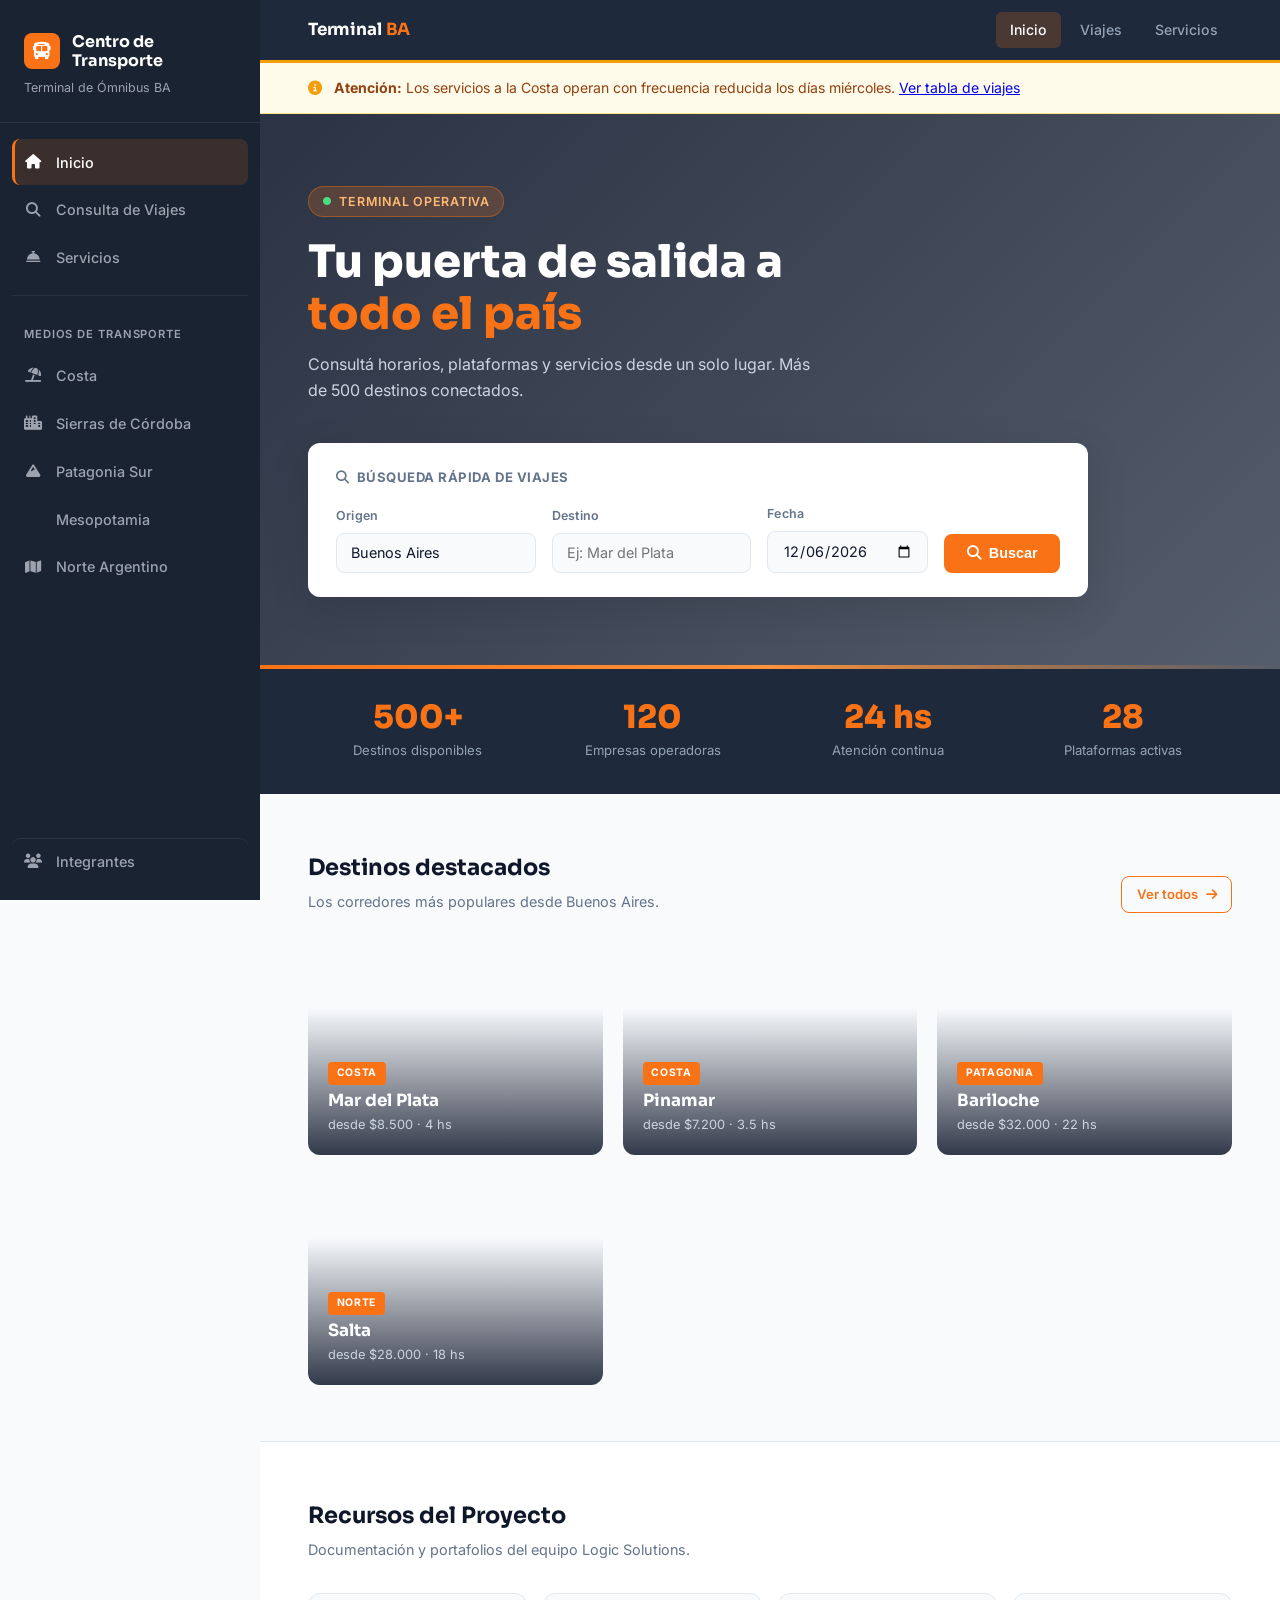
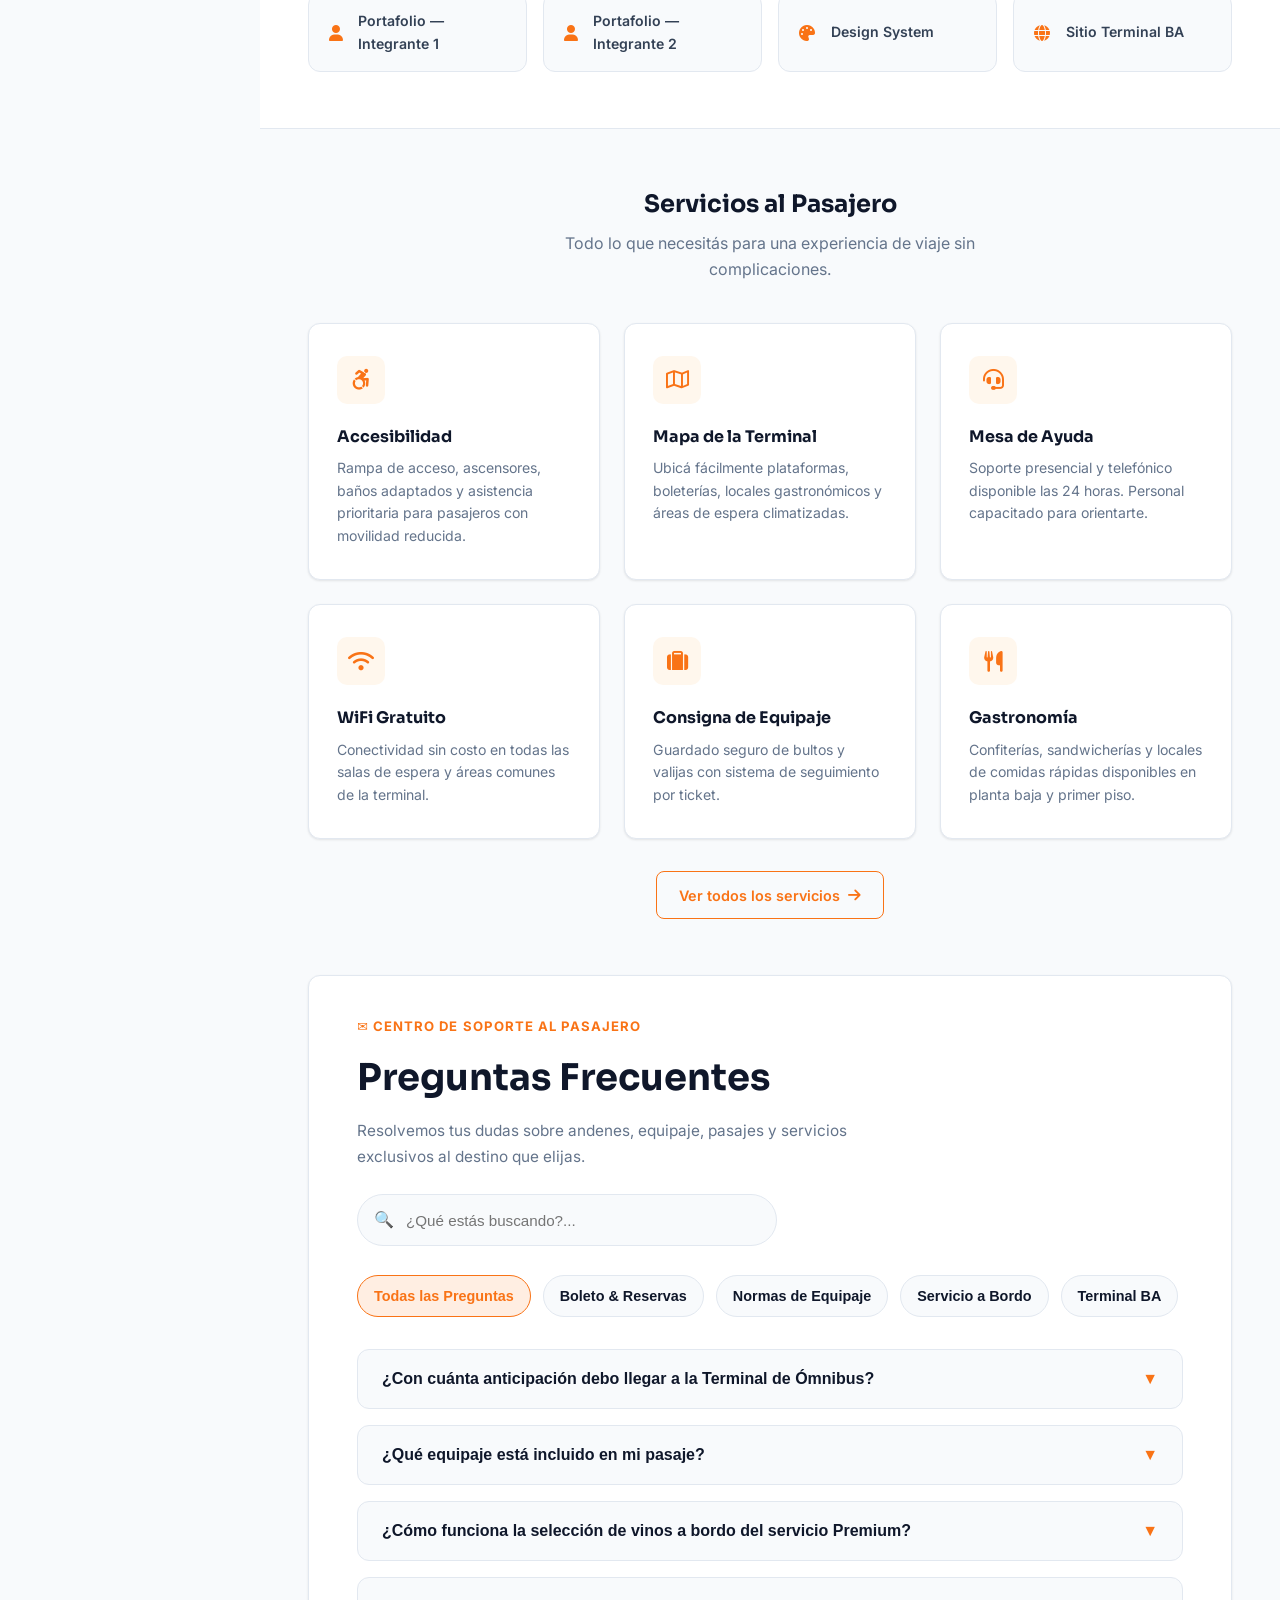
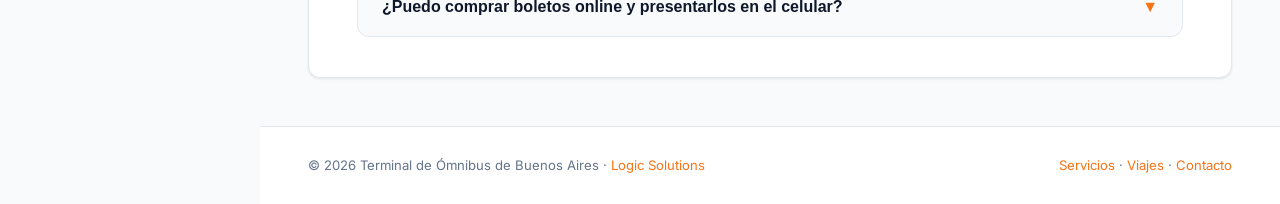
==== index.html @ 13b07f56 "FAQ" ====
<!DOCTYPE html>
<html lang="es">
<head>
    <meta charset="UTF-8">
    <meta name="viewport" content="width=device-width, initial-scale=1.0">
    <title>Inicio | Terminal de Ómnibus BA</title>
    <link rel="stylesheet" href="./styles/styles.css">
    <link rel="stylesheet" href="https://cdnjs.cloudflare.com/ajax/libs/font-awesome/6.4.0/css/all.min.css">
</head>
<body>
<div class="app-container">

    <!-- SIDEBAR -->
    <aside class="sidebar">
        <div class="sidebar-header">
            <div class="sidebar-logo">
                <div class="sidebar-logo-icon"><i class="fa-solid fa-bus"></i></div>
                <h2>Centro de Transporte</h2>
            </div>
            <p>Terminal de Ómnibus BA</p>
        </div>
        <nav class="sidebar-nav">
            <a href="index.html" class="active"><i class="fa-solid fa-house"></i> Inicio</a>
            <a href="viajes.html"><i class="fa-solid fa-magnifying-glass"></i> Consulta de Viajes</a>
            <a href="servicios.html"><i class="fa-solid fa-bell-concierge"></i> Servicios</a>
            <hr>
            <span class="nav-section-label">Medios de Transporte</span>
            <a href="https://trodriguez0123.github.io/Proyecto_final_individual/" target="_blank"><i class="fa-solid fa-umbrella-beach"></i> Costa</a>
            <a href="https://nmilagros.github.io/Proyecto_consultora_cordoba/" target="_blank"><i class="fa-solid fa-city"></i> Sierras de Córdoba</a>
            <a href="./transportes/sur.html"><i class="fa-solid fa-mountain"></i> Patagonia Sur</a>
            <a href="https://agusreyy11.github.io/misionestranss/" target="_blank"><i class="fa-solid fa-island-tropical"></i> Mesopotamia</a>
            <a href="https://facundovogel.github.io/ProyectoTransporteNorte/"><i class="fa-solid fa-map"></i> Norte Argentino</a>
            <a href="integrantes.html" class="sidebar-nav-bottom"><i class="fa-solid fa-users"></i> Integrantes</a>
        </nav>
    </aside>

    <!-- MAIN -->
    <main class="main-content">

        <!-- TOPBAR -->
        <header class="topbar">
            <div class="topbar-brand"><h1>Terminal <span>BA</span></h1></div>
            <nav class="top-nav">
                <a href="index.html" class="active">Inicio</a>
                <a href="viajes.html">Viajes</a>
                <a href="servicios.html">Servicios</a>
            </nav>
        </header>

        <!-- AVISO -->
        <div class="aviso-bar">
            <i class="fa-solid fa-circle-info"></i>
            <span><strong>Atención:</strong> Los servicios a la Costa operan con frecuencia reducida los días miércoles. <a href="viajes.html">Ver tabla de viajes</a></span>
        </div>

        <!-- HERO -->
        <section class="hero-section">
            <div class="hero-overlay">
                <div class="hero-eyebrow"><i class="fa-solid fa-circle" style="font-size:0.5rem; color:#4ade80;"></i> Terminal operativa</div>
                <h2>Tu puerta de salida a<br><em>todo el país</em></h2>
                <p>Consultá horarios, plataformas y servicios desde un solo lugar. Más de 500 destinos conectados.</p>

                <div class="search-box">
                    <div class="search-box-title"><i class="fa-solid fa-magnifying-glass"></i> &nbsp;Búsqueda rápida de viajes</div>
                    <form id="form-busqueda" onsubmit="buscarViaje(event)">
                        <div class="input-group">
                            <label for="origen">Origen</label>
                            <input type="text" id="origen" placeholder="Buenos Aires" value="Buenos Aires">
                        </div>
                        <div class="input-group">
                            <label for="destino">Destino</label>
                            <input type="text" id="destino" placeholder="Ej: Mar del Plata">
                        </div>
                        <div class="input-group">
                            <label for="fecha">Fecha</label>
                            <input type="date" id="fecha">
                        </div>
                        <button type="submit" class="btn btn-primary">
                            <i class="fa-solid fa-search"></i> Buscar
                        </button>
                    </form>
                </div>
            </div>
        </section>

        <!-- STATS -->
        <div class="stats-bar">
            <div class="stat-item"><strong>500+</strong><span>Destinos disponibles</span></div>
            <div class="stat-item"><strong>120</strong><span>Empresas operadoras</span></div>
            <div class="stat-item"><strong>24 hs</strong><span>Atención continua</span></div>
            <div class="stat-item"><strong>28</strong><span>Plataformas activas</span></div>
        </div>

        <!-- DESTINOS DESTACADOS -->
        <section class="section">
            <div class="section-header">
                <div>
                    <h3>Destinos destacados</h3>
                    <p>Los corredores más populares desde Buenos Aires.</p>
                </div>
                <a href="viajes.html" class="btn btn-outline btn-sm">Ver todos <i class="fa-solid fa-arrow-right"></i></a>
            </div>

            <div class="cards-grid">
                <a href="https://trodriguez0123.github.io/Proyecto_final_individual/" target="_blank" class="destino-card" style="background-image: url('https://images.unsplash.com/photo-1507525428034-b723cf961d3e?auto=format&fit=crop&w=600&q=80')">
                    <div class="destino-card-body">
                        <span class="destino-card-badge">Costa</span>
                        <h4>Mar del Plata</h4>
                        <p>desde $8.500 · 4 hs</p>
                    </div>
                </a>
                <a href="https://trodriguez0123.github.io/Proyecto_final_individual/" target="_blank" class="destino-card" style="background-image: url('https://images.unsplash.com/photo-1596895111956-bf1cf0599ce5?auto=format&fit=crop&w=600&q=80')">
                    <div class="destino-card-body">
                        <span class="destino-card-badge">Costa</span>
                        <h4>Pinamar</h4>
                        <p>desde $7.200 · 3.5 hs</p>
                    </div>
                </a>
                <a href="./transportes/sur.html" class="destino-card" style="background-image: url('https://images.unsplash.com/photo-1508193638397-1c4234db14d8?auto=format&fit=crop&w=600&q=80')">
                    <div class="destino-card-body">
                        <span class="destino-card-badge">Patagonia</span>
                        <h4>Bariloche</h4>
                        <p>desde $32.000 · 22 hs</p>
                    </div>
                </a>
                <a href="https://facundovogel.github.io/ProyectoTransporteNorte/" target="_blank" class="destino-card" style="background-image: url('https://images.unsplash.com/photo-1574223025892-7d9d8c0c5b3e?auto=format&fit=crop&w=600&q=80')">
                    <div class="destino-card-body">
                        <span class="destino-card-badge">Norte</span>
                        <h4>Salta</h4>
                        <p>desde $28.000 · 18 hs</p>
                    </div>
                </a>
            </div>
        </section>

        <!-- RECURSOS DEL PROYECTO -->
        <section class="section recursos-section">
            <div class="section-header">
                <div>
                    <h3>Recursos del Proyecto</h3>
                    <p>Documentación y portafolios del equipo Logic Solutions.</p>
                </div>
            </div>
            <div class="recursos-grid">
                <a href="#" class="recurso-link"><i class="fa-solid fa-user"></i> Portafolio — Integrante 1</a>
                <a href="#" class="recurso-link"><i class="fa-solid fa-user"></i> Portafolio — Integrante 2</a>
                <a href="#" class="recurso-link"><i class="fa-solid fa-palette"></i> Design System</a>
                <a href="index.html" class="recurso-link"><i class="fa-solid fa-globe"></i> Sitio Terminal BA</a>
            </div>
        </section>

        <!-- SERVICIOS RÁPIDOS -->
        <section class="section" style="padding-top: 3.5rem;">
            <div class="text-center">
                <h3>Servicios al Pasajero</h3>
                <p>Todo lo que necesitás para una experiencia de viaje sin complicaciones.</p>
            </div>
            <div class="servicios-grid">
                <div class="servicio-card">
                    <div class="icon-circle"><i class="fa-brands fa-accessible-icon"></i></div>
                    <h4>Accesibilidad</h4>
                    <p>Rampa de acceso, ascensores, baños adaptados y asistencia prioritaria para pasajeros con movilidad reducida.</p>
                </div>
                <div class="servicio-card">
                    <div class="icon-circle"><i class="fa-regular fa-map"></i></div>
                    <h4>Mapa de la Terminal</h4>
                    <p>Ubicá fácilmente plataformas, boleterías, locales gastronómicos y áreas de espera climatizadas.</p>
                </div>
                <div class="servicio-card">
                    <div class="icon-circle"><i class="fa-solid fa-headset"></i></div>
                    <h4>Mesa de Ayuda</h4>
                    <p>Soporte presencial y telefónico disponible las 24 horas. Personal capacitado para orientarte.</p>
                </div>
                <div class="servicio-card">
                    <div class="icon-circle"><i class="fa-solid fa-wifi"></i></div>
                    <h4>WiFi Gratuito</h4>
                    <p>Conectividad sin costo en todas las salas de espera y áreas comunes de la terminal.</p>
                </div>
                <div class="servicio-card">
                    <div class="icon-circle"><i class="fa-solid fa-suitcase"></i></div>
                    <h4>Consigna de Equipaje</h4>
                    <p>Guardado seguro de bultos y valijas con sistema de seguimiento por ticket.</p>
                </div>
                <div class="servicio-card">
                    <div class="icon-circle"><i class="fa-solid fa-utensils"></i></div>
                    <h4>Gastronomía</h4>
                    <p>Confiterías, sandwicherías y locales de comidas rápidas disponibles en planta baja y primer piso.</p>
                </div>
            </div>
            <div style="text-align:center; margin-top:2rem;">
                <a href="servicios.html" class="btn btn-outline">Ver todos los servicios <i class="fa-solid fa-arrow-right"></i></a>
            </div>
        </section>

 <!-- SECCIÓN PREGUNTAS FRECUENTES (FAQs) -->
        <section id="faqs" class="faq-block-wrapper">
            <div class="faq-top-flex-row">
                <div>
                    <p class="section-subtitle-corporate">✉ Centro de Soporte al Pasajero</p>
                    <h2 class="section-main-title">Preguntas Frecuentes</h2>
                    <p class="section-main-desc">Resolvemos tus dudas sobre andenes, equipaje, pasajes y servicios exclusivos al destino que elijas.</p>
                </div>
                <div class="search-faq-bar">
                    <span>🔍</span>
                    <input type="text" placeholder="¿Qué estás buscando?..." id="faqSearchInput">
                </div>
            </div>

            <div class="filters-horizontal-scroll" style="margin-bottom: 2rem;">
                <button class="filter-pill-btn active" data-category="all" type="button">Todas las Preguntas</button>
                <button class="filter-pill-btn" data-category="boleto" type="button">Boleto & Reservas</button>
                <button class="filter-pill-btn" data-category="equipaje" type="button">Normas de Equipaje</button>
                <button class="filter-pill-btn" data-category="servicio" type="button">Servicio a Bordo</button>
                <button class="filter-pill-btn" data-category="terminal" type="button">Terminal BA</button>
            </div>

            <div class="accordion-rows-stack">
                <div class="faq-accordion-item" data-category="terminal">
                    <button class="faq-header-trigger" type="button">
                        ¿Con cuánta anticipación debo llegar a la Terminal de Ómnibus?
                        <span class="faq-arrow-icon">▼</span>
                    </button>
                    <div class="faq-body-dropdown">
                        <div>Para servicios premium de BA, debés arribar al menos 45 minutos antes de la partida. Esto garantiza el correcto etiquetado de tu equipaje de bodega y la degustación de bienvenida en los andenes asignados.</div>
                    </div>
                </div>

                <div class="faq-accordion-item" data-category="equipaje">
                    <button class="faq-header-trigger" type="button">
                        ¿Qué equipaje está incluido en mi pasaje?
                        <span class="faq-arrow-icon">▼</span>
                    </button>
                    <div class="faq-body-dropdown">
                        <div>Tu pasaje incluye un bolso de mano en cabina de hasta 5 kg y una pieza grande en bodega de hasta 15 kg. Las cajas de vino compradas en la terminal requieren empaque de protección térmica homologado para su despacho seguro.</div>
                    </div>
                </div>

                <div class="faq-accordion-item" data-category="servicio">
                    <button class="faq-header-trigger" type="button">
                        ¿Cómo funciona la selección de vinos a bordo del servicio Premium?
                        <span class="faq-arrow-icon">▼</span>
                    </button>
                    <div class="faq-body-dropdown">
                        <div>Durante la cena gourmet provista en las unidades Cama Suite, nuestro personal ofrece una carta de selección rotativa con varietales de bodegas destacadas de Mendoza y San Juan sin costo adicional.</div>
                    </div>
                </div>

                <div class="faq-accordion-item" data-category="boleto">
                    <button class="faq-header-trigger" type="button">
                        ¿Puedo comprar boletos online y presentarlos en el celular?
                        <span class="faq-arrow-icon">▼</span>
                    </button>
                    <div class="faq-body-dropdown">
                        <div>¡Totalmente! Terminal BA promueve el boleto ecológico. Podés abordar mostrando el código QR desde tu correo electrónico o billetera digital directamente al chofer junto con tu DNI físico vigente.</div>
                    </div>
                </div>
            </div>
        </section>

        <!-- FOOTER -->
        <footer>
            <span>© 2026 Terminal de Ómnibus de Buenos Aires · <a href="#">Logic Solutions</a></span>
            <span><a href="servicios.html">Servicios</a> · <a href="viajes.html">Viajes</a> · <a href="#">Contacto</a></span>
        </footer>
    </main>
</div>

<script>
    document.getElementById('fecha').valueAsDate = new Date();

    function buscarViaje(e) {
        e.preventDefault();
        const destino = document.getElementById('destino').value.trim();
        const fecha = document.getElementById('fecha').value;
        if (!destino) { alert('Por favor ingresá un destino.'); return; }
        window.location.href = `viajes.html?destino=${encodeURIComponent(destino)}&fecha=${fecha}`;
    }
</script>
</body>
</html>
---- styles/styles.css ----
/* =========================================
   VARIABLES Y RESETEO
   ========================================= */
@import url('https://fonts.googleapis.com/css2?family=Inter:wght@400;500;600;700&family=Sora:wght@700;800&display=swap');

:root {
    --sidebar-bg: #1a2332;
    --sidebar-text: #9ca3af;
    --topbar-bg: #1e293b;
    --orange-brand: #f97316;
    --orange-hover: #ea580c;
    --orange-light: #fff7ed;
    --bg-light: #f8fafc;
    --bg-white: #ffffff;
    --text-dark: #0f172a;
    --text-mid: #334155;
    --text-gray: #64748b;
    --border-color: #e2e8f0;
    --shadow-sm: 0 1px 3px rgba(0,0,0,0.06), 0 1px 2px rgba(0,0,0,0.04);
    --shadow-md: 0 4px 16px rgba(0,0,0,0.08);
    --shadow-lg: 0 10px 40px rgba(0,0,0,0.12);
    --radius: 12px;
    --sidebar-width: 260px;
}

* { margin: 0; padding: 0; box-sizing: border-box; }

body {
    background-color: var(--bg-light);
    color: var(--text-dark);
    font-family: 'Inter', system-ui, sans-serif;
    line-height: 1.6;
}

/* =========================================
   LAYOUT PRINCIPAL
   ========================================= */
.app-container {
    display: flex;
    min-height: 100vh;
}

/* ---- SIDEBAR ---- */
.sidebar {
    width: var(--sidebar-width);
    background-color: var(--sidebar-bg);
    color: white;
    display: flex;
    flex-direction: column;
    position: fixed;
    height: 100vh;
    overflow-y: auto;
    z-index: 100;
}

.sidebar-header {
    padding: 2rem 1.5rem 1.5rem;
    border-bottom: 1px solid rgba(255,255,255,0.07);
}

.sidebar-logo {
    display: flex;
    align-items: center;
    gap: 0.75rem;
    margin-bottom: 0.5rem;
}

.sidebar-logo-icon {
    width: 36px;
    height: 36px;
    background: var(--orange-brand);
    border-radius: 8px;
    display: flex;
    align-items: center;
    justify-content: center;
    font-size: 1.1rem;
    flex-shrink: 0;
}

.sidebar-header h2 {
    font-family: 'Sora', sans-serif;
    font-size: 1rem;
    font-weight: 700;
    line-height: 1.2;
}

.sidebar-header p {
    color: var(--sidebar-text);
    font-size: 0.78rem;
    margin-top: 0.25rem;
}

.sidebar-nav {
    display: flex;
    flex-direction: column;
    flex-grow: 1;
    padding: 1rem 0.75rem;
    gap: 0.15rem;
}

.nav-section-label {
    color: var(--sidebar-text);
    font-size: 0.7rem;
    font-weight: 600;
    letter-spacing: 0.08em;
    text-transform: uppercase;
    padding: 1rem 0.75rem 0.4rem;
}

.sidebar-nav hr {
    border: 0;
    border-top: 1px solid rgba(255,255,255,0.07);
    margin: 0.75rem 0;
}

.sidebar-nav a {
    color: var(--sidebar-text);
    text-decoration: none;
    padding: 0.7rem 0.75rem;
    border-radius: 8px;
    display: flex;
    align-items: center;
    gap: 0.85rem;
    font-size: 0.9rem;
    font-weight: 500;
    transition: background 0.2s, color 0.2s;
    position: relative;
}

.sidebar-nav a i { width: 18px; text-align: center; font-size: 0.9rem; }

.sidebar-nav a:hover {
    background-color: rgba(255,255,255,0.06);
    color: white;
}

.sidebar-nav a.active {
    background-color: rgba(249,115,22,0.15);
    color: white;
    border-left: 3px solid var(--orange-brand);
    padding-left: calc(0.75rem - 3px);
}

.sidebar-nav-bottom {
    margin-top: auto;
    border-top: 1px solid rgba(255,255,255,0.07);
    padding-top: 1rem;
    margin-bottom: 0;
}

/* ---- MAIN CONTENT ---- */
.main-content {
    flex-grow: 1;
    margin-left: var(--sidebar-width);
    display: flex;
    flex-direction: column;
    min-height: 100vh;
}

/* ---- TOPBAR ---- */
.topbar {
    background-color: var(--topbar-bg);
    color: white;
    padding: 0 3rem;
    height: 60px;
    display: flex;
    justify-content: space-between;
    align-items: center;
    position: sticky;
    top: 0;
    z-index: 90;
}

.topbar-brand h1 {
    font-family: 'Sora', sans-serif;
    font-size: 1.05rem;
    font-weight: 700;
    letter-spacing: -0.01em;
}

.topbar-brand span {
    color: var(--orange-brand);
}

.top-nav {
    display: flex;
    gap: 0.25rem;
}

.top-nav a {
    color: #94a3b8;
    text-decoration: none;
    font-size: 0.88rem;
    font-weight: 500;
    padding: 0.4rem 0.9rem;
    border-radius: 6px;
    transition: color 0.2s, background 0.2s;
}

.top-nav a:hover { color: white; background: rgba(255,255,255,0.06); }

.top-nav a.active {
    color: white;
    background: rgba(249,115,22,0.2);
}

/* ---- BOTONES ---- */
.btn {
    display: inline-flex;
    align-items: center;
    gap: 0.5rem;
    padding: 0.7rem 1.4rem;
    border-radius: 8px;
    font-size: 0.9rem;
    font-weight: 600;
    cursor: pointer;
    border: none;
    transition: all 0.2s;
    text-decoration: none;
    white-space: nowrap;
}

.btn-primary { background-color: var(--orange-brand); color: white; }
.btn-primary:hover { background-color: var(--orange-hover); transform: translateY(-1px); }

.btn-outline {
    border: 1.5px solid var(--orange-brand);
    color: var(--orange-brand);
    background: transparent;
}
.btn-outline:hover { background: var(--orange-light); }

.btn-ghost { background: rgba(255,255,255,0.12); color: white; }
.btn-ghost:hover { background: rgba(255,255,255,0.2); }

.btn-sm { padding: 0.45rem 0.9rem; font-size: 0.82rem; }

/* =========================================
   HERO SECTION
   ========================================= */
.hero-section {
    background: linear-gradient(135deg, rgba(15,23,42,0.88) 0%, rgba(30,41,59,0.75) 100%),
                url('https://images.unsplash.com/photo-1544620347-c4fd4a3d5957?auto=format&fit=crop&w=1400&q=80') center/cover no-repeat;
    padding: 4.5rem 3rem;
    color: white;
    position: relative;
    overflow: hidden;
}

.hero-section::after {
    content: '';
    position: absolute;
    bottom: 0; left: 0; right: 0;
    height: 4px;
    background: linear-gradient(90deg, var(--orange-brand), #fb923c, transparent);
}

.hero-eyebrow {
    display: inline-flex;
    align-items: center;
    gap: 0.5rem;
    background: rgba(249,115,22,0.2);
    border: 1px solid rgba(249,115,22,0.4);
    color: #fdba74;
    font-size: 0.78rem;
    font-weight: 600;
    letter-spacing: 0.06em;
    text-transform: uppercase;
    padding: 0.3rem 0.85rem;
    border-radius: 20px;
    margin-bottom: 1.25rem;
}

.hero-overlay h2 {
    font-family: 'Sora', sans-serif;
    font-size: clamp(1.8rem, 3.5vw, 2.8rem);
    font-weight: 800;
    line-height: 1.15;
    margin-bottom: 0.75rem;
    max-width: 600px;
}

.hero-overlay h2 em {
    font-style: normal;
    color: var(--orange-brand);
}

.hero-overlay > p {
    color: #cbd5e1;
    max-width: 520px;
    margin-bottom: 2.5rem;
    font-size: 1rem;
}

/* BUSCADOR */
.search-box {
    background: white;
    padding: 1.5rem 1.75rem;
    border-radius: var(--radius);
    box-shadow: var(--shadow-lg);
    color: var(--text-dark);
    max-width: 780px;
}

.search-box-title {
    font-size: 0.82rem;
    font-weight: 700;
    color: var(--text-gray);
    letter-spacing: 0.04em;
    text-transform: uppercase;
    margin-bottom: 1rem;
}

#form-busqueda {
    display: grid;
    grid-template-columns: 1fr 1fr auto auto;
    gap: 1rem;
    align-items: flex-end;
}

.input-group {
    display: flex;
    flex-direction: column;
    gap: 0.4rem;
}

.input-group label {
    font-size: 0.78rem;
    font-weight: 600;
    color: var(--text-gray);
    letter-spacing: 0.02em;
}

.input-group input, .input-group select {
    padding: 0.65rem 0.9rem;
    border: 1.5px solid var(--border-color);
    border-radius: 8px;
    font-size: 0.9rem;
    font-family: 'Inter', sans-serif;
    color: var(--text-dark);
    background: var(--bg-light);
    transition: border-color 0.2s, box-shadow 0.2s;
    width: 100%;
}

.input-group input:focus, .input-group select:focus {
    outline: none;
    border-color: var(--orange-brand);
    box-shadow: 0 0 0 3px rgba(249,115,22,0.12);
    background: white;
}

/* =========================================
   SECCIONES COMUNES
   ========================================= */
.section {
    padding: 3.5rem 3rem;
}

.section-sm { padding: 2rem 3rem; }

.section-header {
    display: flex;
    justify-content: space-between;
    align-items: flex-end;
    margin-bottom: 2rem;
}

.section-header h3 {
    font-family: 'Sora', sans-serif;
    font-size: 1.4rem;
    font-weight: 700;
    color: var(--text-dark);
    margin-bottom: 0.25rem;
}

.section-header p { color: var(--text-gray); font-size: 0.9rem; }

.text-center {
    text-align: center;
    margin-bottom: 2.5rem;
}

.text-center h3 {
    font-family: 'Sora', sans-serif;
    font-size: 1.5rem;
    font-weight: 700;
    margin-bottom: 0.5rem;
}

.text-center p { color: var(--text-gray); max-width: 500px; margin: 0 auto; }

/* =========================================
   CARDS DE DESTINOS / RUTAS
   ========================================= */
.cards-grid {
    display: grid;
    grid-template-columns: repeat(auto-fit, minmax(220px, 1fr));
    gap: 1.25rem;
}

.destino-card {
    height: 210px;
    border-radius: var(--radius);
    background-size: cover;
    background-position: center;
    position: relative;
    text-decoration: none;
    color: white;
    overflow: hidden;
    display: flex;
    align-items: flex-end;
    transition: transform 0.25s, box-shadow 0.25s;
}

.destino-card:hover {
    transform: translateY(-4px);
    box-shadow: var(--shadow-lg);
}

.destino-card::before {
    content: '';
    position: absolute;
    inset: 0;
    background: linear-gradient(transparent 30%, rgba(15,23,42,0.85) 100%);
}

.destino-card-body {
    position: relative;
    z-index: 1;
    padding: 1.25rem;
    width: 100%;
}

.destino-card-badge {
    display: inline-block;
    background: var(--orange-brand);
    color: white;
    font-size: 0.65rem;
    font-weight: 700;
    letter-spacing: 0.06em;
    text-transform: uppercase;
    padding: 0.2rem 0.55rem;
    border-radius: 4px;
    margin-bottom: 0.4rem;
}

.destino-card-body h4 {
    font-family: 'Sora', sans-serif;
    font-size: 1.05rem;
    font-weight: 700;
    line-height: 1.2;
    margin-bottom: 0.2rem;
}

.destino-card-body p {
    font-size: 0.8rem;
    color: #cbd5e1;
}

/* =========================================
   RECURSOS DEL PROYECTO
   ========================================= */
.recursos-section {
    background: var(--bg-white);
    border-top: 1px solid var(--border-color);
    border-bottom: 1px solid var(--border-color);
}

.recursos-grid {
    display: grid;
    grid-template-columns: repeat(auto-fit, minmax(200px, 1fr));
    gap: 1rem;
}

.recurso-link {
    display: flex;
    align-items: center;
    gap: 0.75rem;
    padding: 1rem 1.25rem;
    background: var(--bg-light);
    border: 1.5px solid var(--border-color);
    border-radius: var(--radius);
    text-decoration: none;
    color: var(--text-mid);
    font-size: 0.88rem;
    font-weight: 600;
    transition: all 0.2s;
}

.recurso-link:hover {
    border-color: var(--orange-brand);
    color: var(--orange-brand);
    background: var(--orange-light);
}

.recurso-link i { font-size: 1rem; color: var(--orange-brand); width: 20px; }

/* =========================================
   SERVICIOS
   ========================================= */
.servicios-grid {
    display: grid;
    grid-template-columns: repeat(3, 1fr);
    gap: 1.5rem;
}

.servicio-card {
    background: var(--bg-white);
    padding: 2rem 1.75rem;
    border-radius: var(--radius);
    border: 1px solid var(--border-color);
    box-shadow: var(--shadow-sm);
    transition: box-shadow 0.2s, transform 0.2s;
}

.servicio-card:hover {
    box-shadow: var(--shadow-md);
    transform: translateY(-2px);
}

.icon-circle {
    width: 48px;
    height: 48px;
    background: var(--orange-light);
    border-radius: 10px;
    display: flex;
    align-items: center;
    justify-content: center;
    font-size: 1.3rem;
    color: var(--orange-brand);
    margin-bottom: 1.25rem;
}

.servicio-card h4 {
    font-family: 'Sora', sans-serif;
    font-size: 1rem;
    font-weight: 700;
    margin-bottom: 0.5rem;
}

.servicio-card p {
    font-size: 0.88rem;
    color: var(--text-gray);
    line-height: 1.6;
}

/* =========================================
   STATS / NÚMEROS
   ========================================= */
.stats-bar {
    background: var(--topbar-bg);
    color: white;
    padding: 2rem 3rem;
    display: grid;
    grid-template-columns: repeat(4, 1fr);
    gap: 1rem;
    text-align: center;
}

.stat-item strong {
    display: block;
    font-family: 'Sora', sans-serif;
    font-size: 2rem;
    font-weight: 800;
    color: var(--orange-brand);
    line-height: 1;
    margin-bottom: 0.25rem;
}

.stat-item span { font-size: 0.82rem; color: #94a3b8; }

/* =========================================
   TABLA DE VIAJES
   ========================================= */
.tabla-wrapper {
    background: var(--bg-white);
    border-radius: var(--radius);
    border: 1px solid var(--border-color);
    overflow: hidden;
    box-shadow: var(--shadow-sm);
}

table {
    width: 100%;
    border-collapse: collapse;
}

thead {
    background: var(--topbar-bg);
    color: white;
}

thead th {
    padding: 0.9rem 1.25rem;
    text-align: left;
    font-size: 0.78rem;
    font-weight: 600;
    letter-spacing: 0.04em;
    text-transform: uppercase;
}

tbody tr {
    border-bottom: 1px solid var(--border-color);
    transition: background 0.15s;
}

tbody tr:last-child { border-bottom: none; }
tbody tr:hover { background: var(--bg-light); }

tbody td {
    padding: 1rem 1.25rem;
    font-size: 0.9rem;
    color: var(--text-mid);
    vertical-align: middle;
}

.badge-estado {
    display: inline-flex;
    align-items: center;
    gap: 0.35rem;
    padding: 0.25rem 0.65rem;
    border-radius: 20px;
    font-size: 0.75rem;
    font-weight: 600;
}

.badge-puntual { background: #dcfce7; color: #15803d; }
.badge-demorado { background: #fef9c3; color: #a16207; }
.badge-cancelado { background: #fee2e2; color: #b91c1c; }

.hora-salida { font-weight: 700; color: var(--text-dark); font-size: 1rem; }
.plataforma-num {
    display: inline-flex;
    align-items: center;
    justify-content: center;
    width: 28px; height: 28px;
    background: var(--orange-brand);
    color: white;
    border-radius: 6px;
    font-size: 0.8rem;
    font-weight: 700;
}

/* =========================================
   FILTROS DE BÚSQUEDA (viajes.html)
   ========================================= */
.filtros-bar {
    background: var(--bg-white);
    border-bottom: 1px solid var(--border-color);
    padding: 1.25rem 3rem;
    display: flex;
    gap: 1rem;
    align-items: flex-end;
    flex-wrap: wrap;
}

.filtros-bar .input-group { min-width: 150px; }

/* =========================================
   SERVICIOS DETALLADOS (servicios.html)
   ========================================= */
.servicio-detalle {
    display: grid;
    grid-template-columns: 1fr 1fr;
    gap: 1.5rem;
    margin-bottom: 3rem;
}

.servicio-detalle-card {
    background: var(--bg-white);
    border-radius: var(--radius);
    border: 1px solid var(--border-color);
    overflow: hidden;
}

.servicio-detalle-header {
    background: var(--topbar-bg);
    color: white;
    padding: 1.25rem 1.75rem;
    display: flex;
    align-items: center;
    gap: 1rem;
}

.servicio-detalle-header i {
    font-size: 1.3rem;
    color: var(--orange-brand);
}

.servicio-detalle-header h4 {
    font-family: 'Sora', sans-serif;
    font-size: 1rem;
    font-weight: 700;
}

.servicio-detalle-body { padding: 1.5rem 1.75rem; }

.servicio-lista {
    list-style: none;
    display: flex;
    flex-direction: column;
    gap: 0.75rem;
}

.servicio-lista li {
    display: flex;
    align-items: flex-start;
    gap: 0.75rem;
    font-size: 0.9rem;
    color: var(--text-mid);
}

.servicio-lista li::before {
    content: '';
    width: 6px; height: 6px;
    background: var(--orange-brand);
    border-radius: 50%;
    margin-top: 0.45rem;
    flex-shrink: 0;
}

.horario-grid {
    display: grid;
    grid-template-columns: 1fr 1fr;
    gap: 0.5rem;
}

.horario-item {
    display: flex;
    justify-content: space-between;
    align-items: center;
    padding: 0.6rem 0.9rem;
    background: var(--bg-light);
    border-radius: 8px;
    font-size: 0.85rem;
}

.horario-item span:first-child { color: var(--text-gray); font-weight: 500; }
.horario-item span:last-child { font-weight: 700; color: var(--text-dark); }

/* Mapa placeholder */
.mapa-placeholder {
    background: linear-gradient(135deg, #f1f5f9, #e2e8f0);
    border-radius: var(--radius);
    height: 280px;
    display: flex;
    flex-direction: column;
    align-items: center;
    justify-content: center;
    gap: 0.75rem;
    color: var(--text-gray);
    border: 1px solid var(--border-color);
    position: relative;
    overflow: hidden;
}

.mapa-placeholder i { font-size: 2.5rem; color: var(--orange-brand); }
.mapa-placeholder p { font-size: 0.9rem; font-weight: 500; }

/* Plataformas grid */
.plataformas-grid {
    display: grid;
    grid-template-columns: repeat(auto-fill, minmax(160px, 1fr));
    gap: 1rem;
}

.plataforma-card {
    background: var(--bg-white);
    border: 1.5px solid var(--border-color);
    border-radius: var(--radius);
    padding: 1.25rem;
    text-align: center;
    transition: border-color 0.2s;
}

.plataforma-card:hover { border-color: var(--orange-brand); }

.plataforma-numero {
    display: inline-flex;
    align-items: center;
    justify-content: center;
    width: 44px; height: 44px;
    background: var(--orange-brand);
    color: white;
    border-radius: 10px;
    font-family: 'Sora', sans-serif;
    font-size: 1.2rem;
    font-weight: 800;
    margin-bottom: 0.75rem;
}

.plataforma-card h5 { font-size: 0.88rem; font-weight: 700; margin-bottom: 0.25rem; }
.plataforma-card p { font-size: 0.78rem; color: var(--text-gray); }

/* =========================================
   ALERT / AVISO
   ========================================= */
.aviso-bar {
    background: #fffbeb;
    border-top: 3px solid #f59e0b;
    border-bottom: 1px solid #fde68a;
    padding: 0.85rem 3rem;
    display: flex;
    align-items: center;
    gap: 0.75rem;
    font-size: 0.88rem;
    color: #92400e;
}

.aviso-bar i { color: #f59e0b; }

/* =========================================
   EMPTY STATE
   ========================================= */
.empty-state {
    text-align: center;
    padding: 4rem 2rem;
    color: var(--text-gray);
}

.empty-state i { font-size: 2.5rem; margin-bottom: 1rem; color: #cbd5e1; }
.empty-state h4 { font-size: 1.1rem; font-weight: 600; margin-bottom: 0.5rem; color: var(--text-mid); }
.empty-state p { font-size: 0.9rem; }

/* =========================================
   FOOTER
   ========================================= */
footer {
    margin-top: auto;
    padding: 1.75rem 3rem;
    border-top: 1px solid var(--border-color);
    display: flex;
    justify-content: space-between;
    align-items: center;
    font-size: 0.82rem;
    color: var(--text-gray);
    background: var(--bg-white);
}

footer a { color: var(--orange-brand); text-decoration: none; }

/* =========================================
   CARRUSEL DE MAPAS
   ========================================= */
.mapa-carrusel {
    background: var(--bg-white);
    border: 1px solid var(--border-color);
    border-radius: 0.5rem;
    overflow: hidden;
    margin-bottom: 2rem;
}

.mapa-carrusel-container {
    position: relative;
    width: 100%;
    aspect-ratio: 16 / 9;
    background: var(--bg-light);
}

.mapa-imagen {
    position: absolute;
    width: 100%;
    height: 100%;
    opacity: 0;
    transition: opacity 0.3s ease-in-out;
}

.mapa-imagen.active {
    opacity: 1;
}

.mapa-imagen img {
    width: 100%;
    height: 100%;
    object-fit: cover;
}

.mapa-label {
    position: absolute;
    bottom: 1rem;
    left: 1rem;
    background: rgba(0,0,0,0.7);
    color: white;
    padding: 0.5rem 1rem;
    border-radius: 0.25rem;
    font-size: 0.9rem;
    font-weight: 600;
}

.mapa-controles {
    display: flex;
    align-items: center;
    justify-content: center;
    gap: 2rem;
    padding: 1.5rem;
    background: var(--bg-light);
}

.mapa-btn {
    background: var(--orange-brand);
    border: none;
    color: white;
    width: 2.5rem;
    height: 2.5rem;
    border-radius: 50%;
    cursor: pointer;
    display: flex;
    align-items: center;
    justify-content: center;
    font-size: 1rem;
    transition: background 0.2s, transform 0.2s;
}

.mapa-btn:hover {
    background: var(--orange-brand-dark);
    transform: scale(1.05);
}

.mapa-indicadores {
    display: flex;
    gap: 0.75rem;
}

.mapa-dot {
    width: 0.75rem;
    height: 0.75rem;
    border-radius: 50%;
    background: var(--border-color);
    cursor: pointer;
    transition: background 0.2s, transform 0.2s;
}

.mapa-dot.active {
    background: var(--orange-brand);
    transform: scale(1.2);
}

.mapa-dot:hover {
    background: var(--orange-brand);
}

/* =========================================
   FAQ / PREGUNTAS FRECUENTES
   ========================================= */
.faq-block-wrapper {
    background: var(--bg-white);
    border: 1px solid var(--border-color);
    border-radius: var(--radius);
    padding: 2.5rem 3rem;
    margin: 0 3rem 3rem;
    box-shadow: var(--shadow-sm);
}

.faq-top-flex-row {
    display: flex;
    justify-content: space-between;
    align-items: flex-end;
    gap: 1.5rem;
    flex-wrap: wrap;
    margin-bottom: 1.8rem;
}

.section-subtitle-corporate {
    font-size: 0.82rem;
    font-weight: 700;
    color: var(--orange-brand);
    letter-spacing: 0.08em;
    text-transform: uppercase;
    margin-bottom: 0.75rem;
}

.section-main-title {
    font-family: 'Sora', sans-serif;
    font-size: clamp(1.8rem, 2.9vw, 2.3rem);
    margin-bottom: 0.65rem;
}

.section-main-desc {
    color: var(--text-gray);
    font-size: 0.96rem;
    max-width: 560px;
    line-height: 1.7;
}

.search-faq-bar {
    display: flex;
    align-items: center;
    gap: 0.75rem;
    border: 1px solid var(--border-color);
    border-radius: 999px;
    background: var(--bg-light);
    padding: 0.75rem 1rem;
    min-width: 280px;
    width: 100%;
    max-width: 420px;
}

.search-faq-bar span {
    font-size: 1rem;
}

.search-faq-bar input {
    width: 100%;
    border: none;
    background: transparent;
    outline: none;
    font-size: 0.95rem;
    color: var(--text-dark);
}

.filters-horizontal-scroll {
    display: flex;
    flex-wrap: wrap;
    gap: 0.75rem;
}

.filter-pill-btn {
    border: 1px solid var(--border-color);
    background: var(--bg-light);
    color: var(--text-dark);
    border-radius: 999px;
    padding: 0.75rem 1rem;
    font-size: 0.9rem;
    font-weight: 600;
    cursor: pointer;
    transition: all 0.2s;
}

.filter-pill-btn.active {
    color: var(--orange-brand);
    border-color: var(--orange-brand);
    background: rgba(249,115,22,0.12);
}

.filter-pill-btn:hover {
    background: rgba(249,115,22,0.1);
}

.accordion-rows-stack {
    display: grid;
    gap: 1rem;
}

.faq-accordion-item {
    background: var(--bg-light);
    border-radius: var(--radius);
    border: 1px solid var(--border-color);
    overflow: hidden;
}

.faq-header-trigger {
    width: 100%;
    padding: 1.25rem 1.5rem;
    background: transparent;
    border: none;
    text-align: left;
    font-size: 1rem;
    font-weight: 700;
    color: var(--text-dark);
    display: flex;
    justify-content: space-between;
    align-items: center;
    gap: 1rem;
    cursor: pointer;
}

.faq-arrow-icon {
    transition: transform 0.2s ease;
    color: var(--orange-brand);
}

.faq-accordion-item.open .faq-arrow-icon {
    transform: rotate(180deg);
}

.faq-body-dropdown {
    max-height: 0;
    overflow: hidden;
    transition: max-height 0.25s ease, padding 0.25s ease;
    padding: 0 1.5rem;
}

.faq-body-dropdown div {
    padding: 0 0 1.25rem;
    color: var(--text-gray);
    line-height: 1.75;
}

.faq-accordion-item.open .faq-body-dropdown {
    max-height: 320px;
    padding: 0 1.5rem 1rem;
}

/* =========================================
   RESPONSIVE
   ========================================= */
@media (max-width: 900px) {
    .sidebar { display: none; }
    .main-content { margin-left: 0; }
    .topbar { padding: 0 1.5rem; }
    .section, .servicios-grid, #form-busqueda { padding: 2rem 1.5rem; }
    .servicios-grid { grid-template-columns: 1fr; }
    .stats-bar { grid-template-columns: repeat(2, 1fr); }
    #form-busqueda { grid-template-columns: 1fr; }
    .hero-section { padding: 2.5rem 1.5rem; }
    .filtros-bar { padding: 1rem 1.5rem; }
    .servicio-detalle { grid-template-columns: 1fr; }
    .faq-block-wrapper { margin: 0 1.5rem 2rem; padding: 2rem 1.5rem; }
    .faq-top-flex-row { flex-direction: column; align-items: flex-start; }
    .search-faq-bar { max-width: 100%; }
    .filters-horizontal-scroll { gap: 0.5rem; }
}

@media (max-width: 600px) {
    .filters-horizontal-scroll { gap: 0.5rem; }
    .faq-header-trigger { font-size: 0.95rem; }
    .faq-block-wrapper { margin: 0 1rem 1.5rem; padding: 1.5rem 1rem; }
}
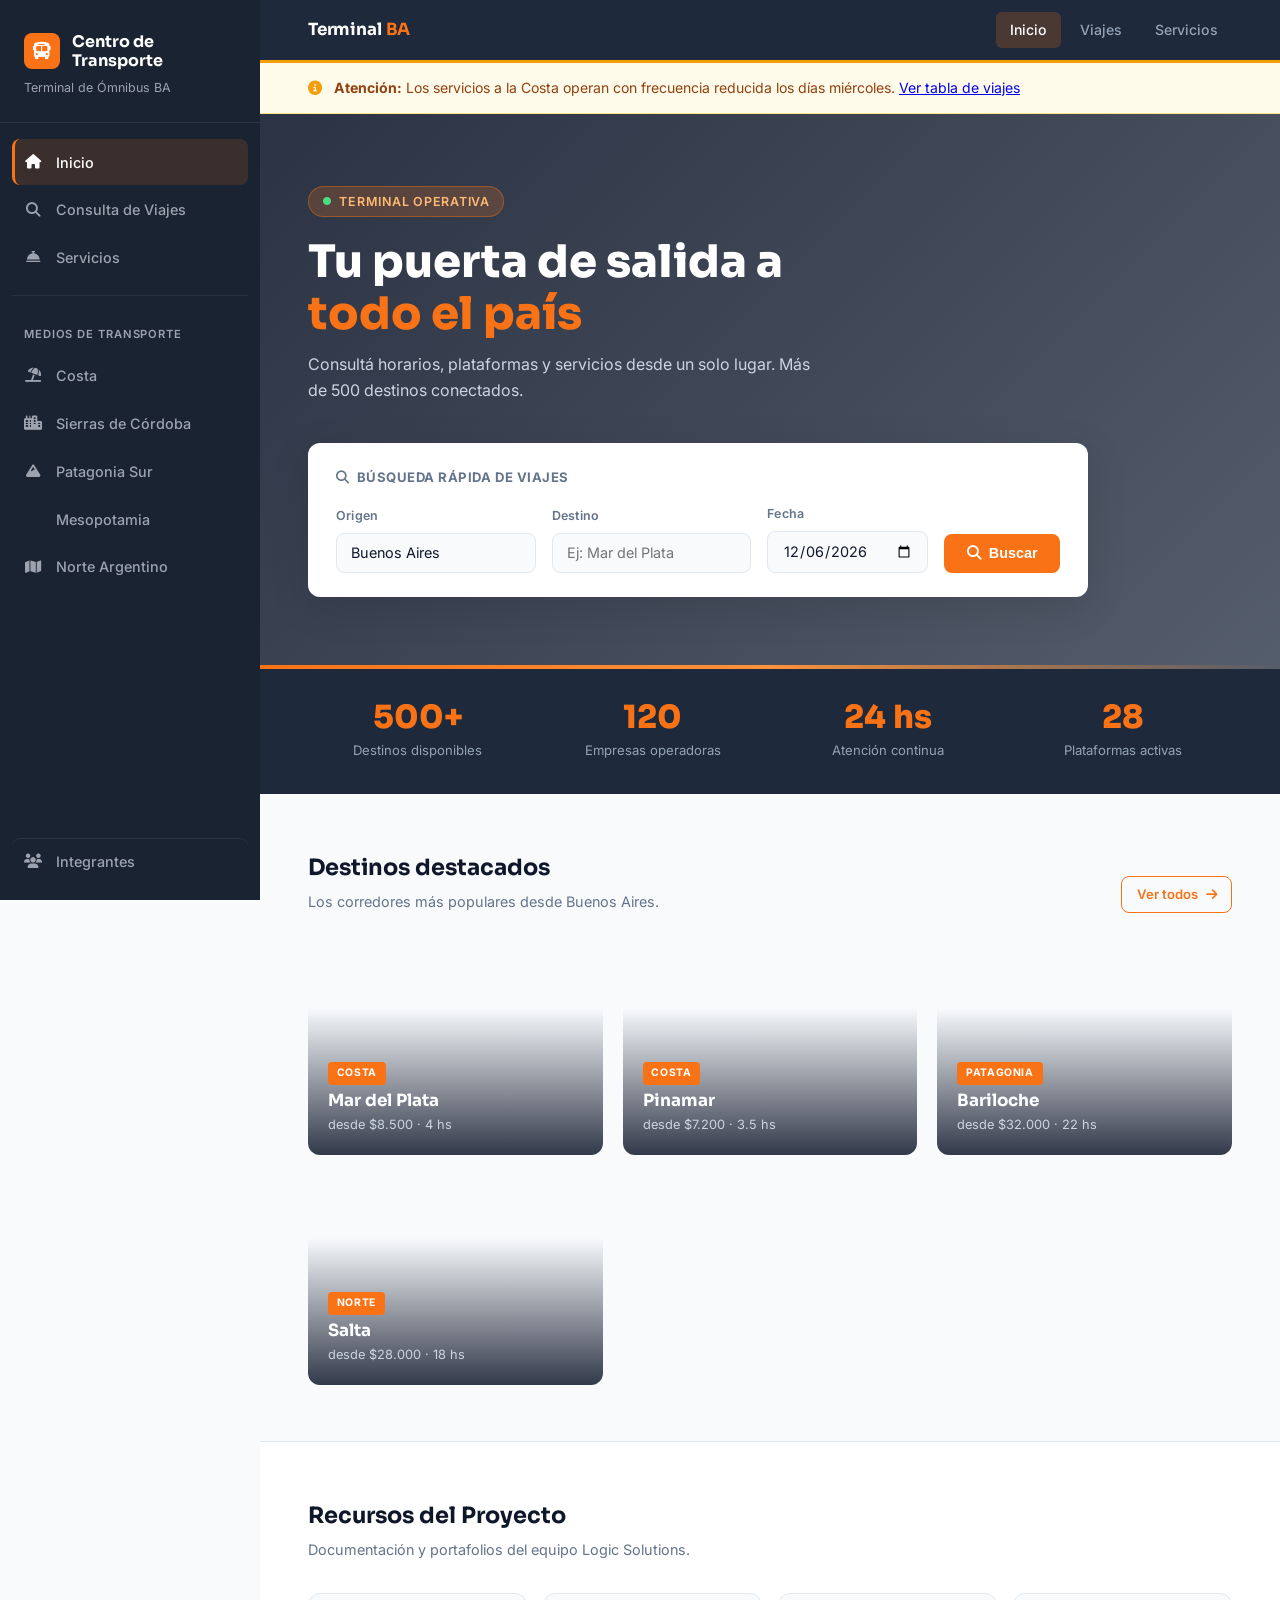
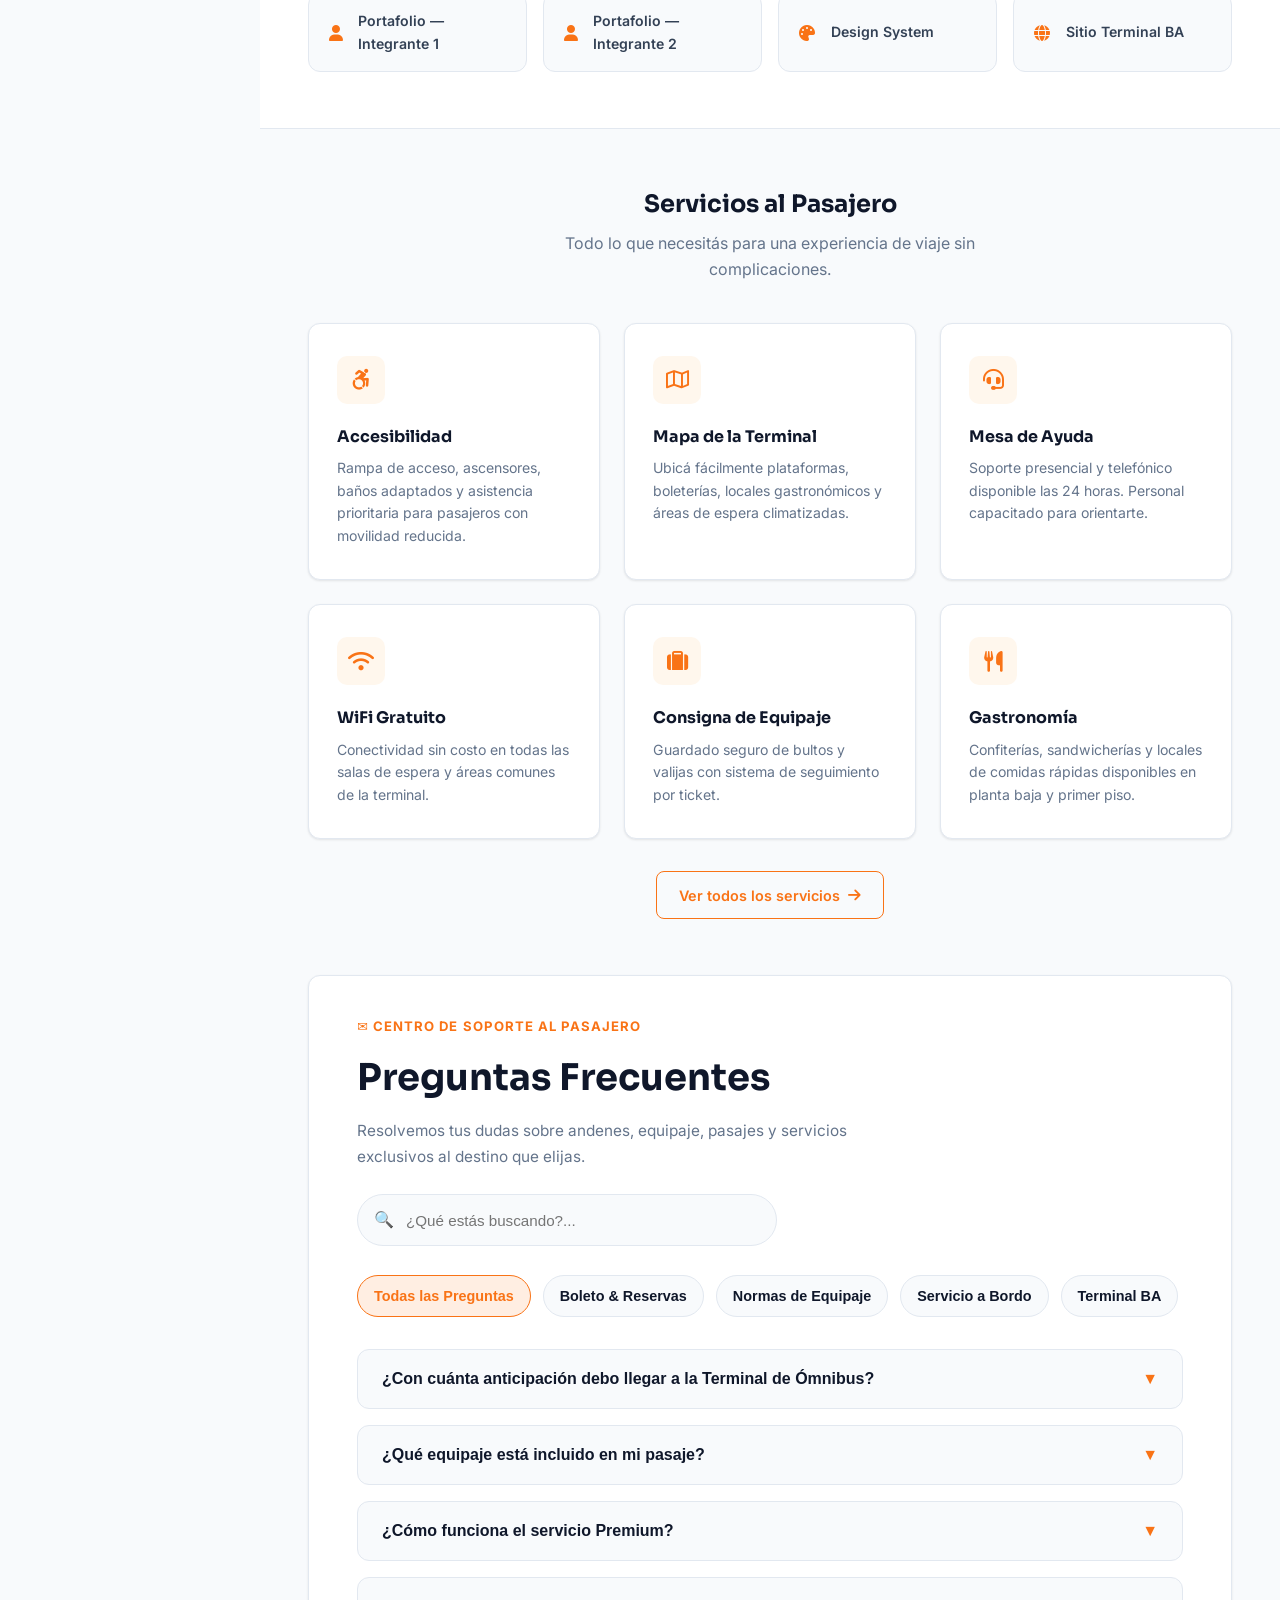
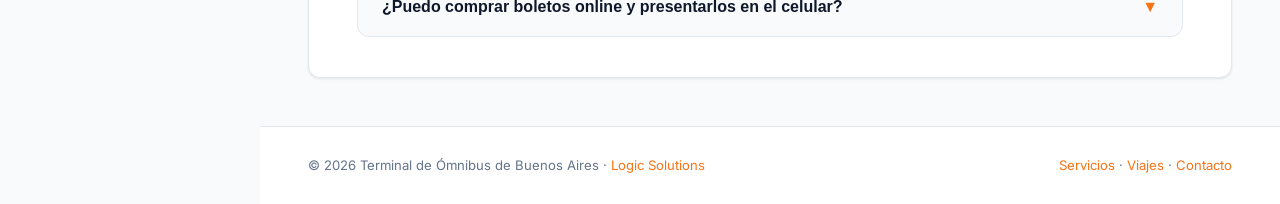
==== commit 6a6be08a: "FAQ" ====
--- a/index.html
+++ b/index.html
@@ -237,11 +237,11 @@
 
                 <div class="faq-accordion-item" data-category="servicio">
                     <button class="faq-header-trigger" type="button">
-                        ¿Cómo funciona la selección de vinos a bordo del servicio Premium?
-                        <span class="faq-arrow-icon">▼</span>
-                    </button>
-                    <div class="faq-body-dropdown">
-                        <div>Durante la cena gourmet provista en las unidades Cama Suite, nuestro personal ofrece una carta de selección rotativa con varietales de bodegas destacadas de Mendoza y San Juan sin costo adicional.</div>
+                        ¿Cómo funciona el servicio Premium?
+                        <span class="faq-arrow-icon">▼</span>
+                    </button>
+                    <div class="faq-body-dropdown">
+                        <div>Se ofrece unidades de Cama Suite junto con una cena gourmet provista en las unidades, adicional a ello nuestro personal ofrece una carta de selección rotativa de vinos con varietales de bodegas destacadas de Mendoza y San Juan sin costo adicional.</div>
                     </div>
                 </div>
 
@@ -260,7 +260,7 @@
         <!-- FOOTER -->
         <footer>
             <span>© 2026 Terminal de Ómnibus de Buenos Aires · <a href="#">Logic Solutions</a></span>
-            <span><a href="servicios.html">Servicios</a> · <a href="viajes.html">Viajes</a> · <a href="#">Contacto</a></span>
+            <span><a href="servicios.html">Servicios</a> · <a href="viajes.html">Viajes</a> · <a href="contacto.html">Contacto</a></span>
         </footer>
     </main>
 </div>
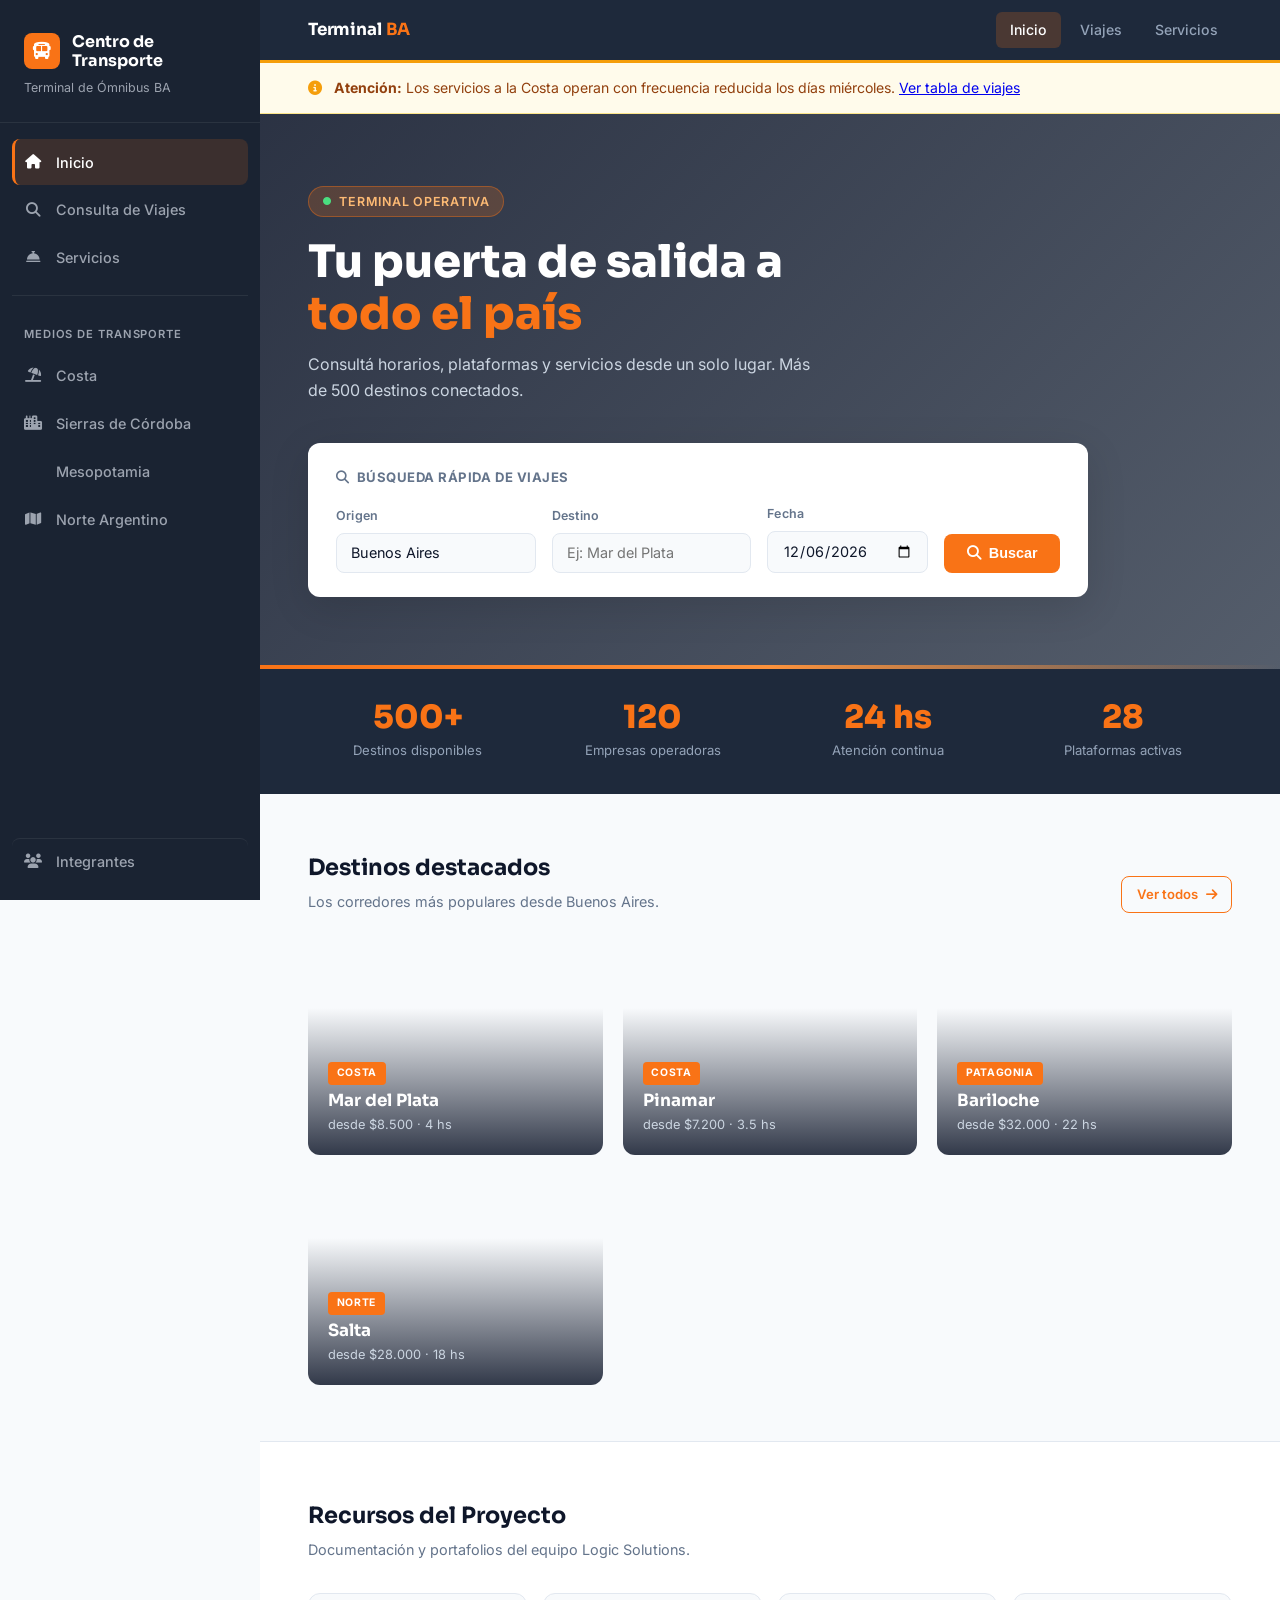
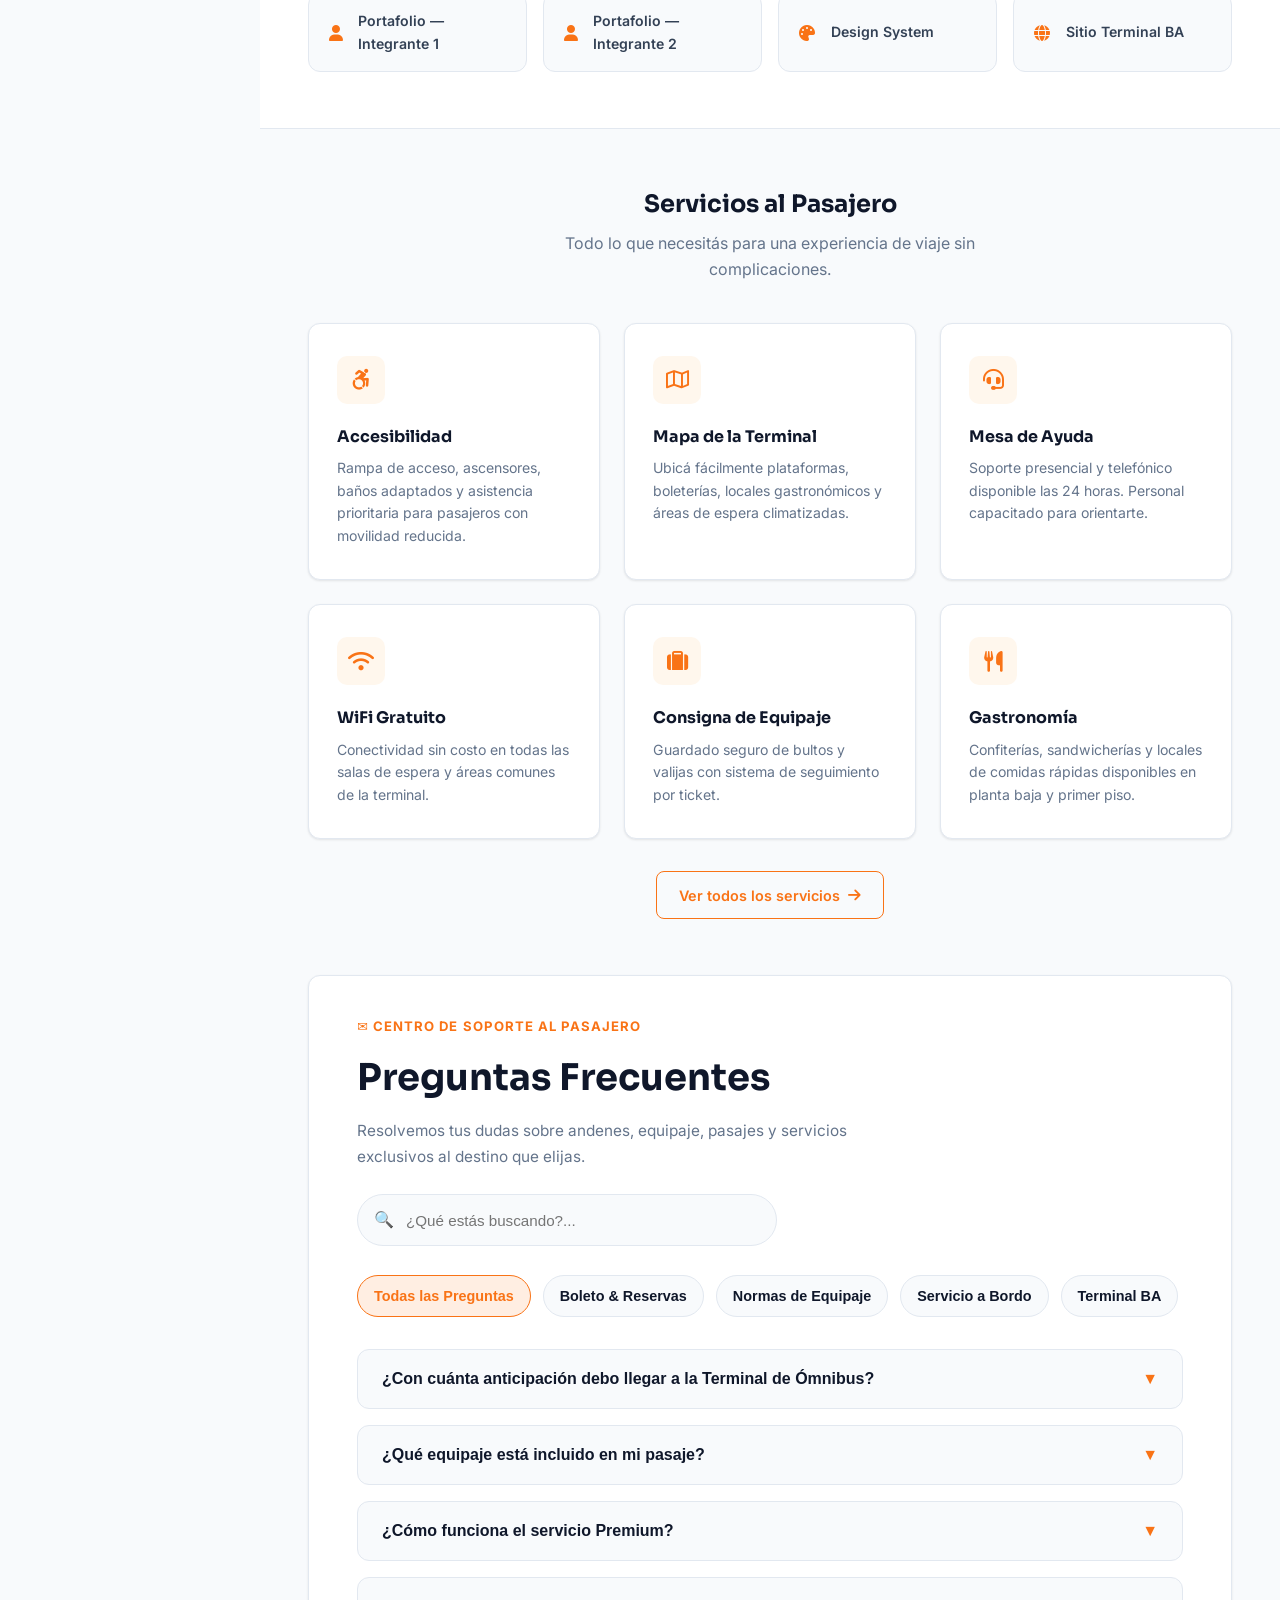
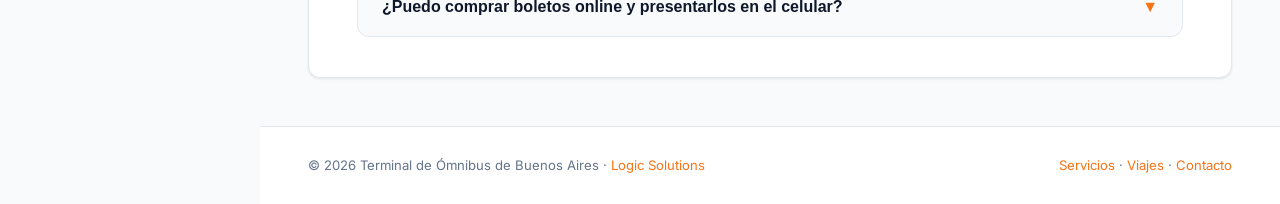
==== commit d9d56ef4: "arreglo de link" ====
--- a/index.html
+++ b/index.html
@@ -27,7 +27,6 @@
             <span class="nav-section-label">Medios de Transporte</span>
             <a href="https://trodriguez0123.github.io/Proyecto_final_individual/" target="_blank"><i class="fa-solid fa-umbrella-beach"></i> Costa</a>
             <a href="https://nmilagros.github.io/Proyecto_consultora_cordoba/" target="_blank"><i class="fa-solid fa-city"></i> Sierras de Córdoba</a>
-            <a href="./transportes/sur.html"><i class="fa-solid fa-mountain"></i> Patagonia Sur</a>
             <a href="https://agusreyy11.github.io/misionestranss/" target="_blank"><i class="fa-solid fa-island-tropical"></i> Mesopotamia</a>
             <a href="https://facundovogel.github.io/ProyectoTransporteNorte/"><i class="fa-solid fa-map"></i> Norte Argentino</a>
             <a href="integrantes.html" class="sidebar-nav-bottom"><i class="fa-solid fa-users"></i> Integrantes</a>
@@ -275,6 +274,48 @@
         if (!destino) { alert('Por favor ingresá un destino.'); return; }
         window.location.href = `viajes.html?destino=${encodeURIComponent(destino)}&fecha=${fecha}`;
     }
+
+    function toggleFaqItem(button) {
+        const item = button.closest('.faq-accordion-item');
+        const isOpen = item.classList.contains('open');
+        document.querySelectorAll('.faq-accordion-item').forEach(node => node.classList.remove('open'));
+        if (!isOpen) item.classList.add('open');
+    }
+
+    function filterFaqs(category = 'all', query = '') {
+        const normalizedQuery = query.trim().toLowerCase();
+        const items = document.querySelectorAll('.faq-accordion-item');
+        items.forEach(item => {
+            const text = item.innerText.toLowerCase();
+            const matchesCategory = category === 'all' || item.dataset.category === category;
+            const matchesSearch = !normalizedQuery || text.includes(normalizedQuery);
+            item.style.display = matchesCategory && matchesSearch ? 'block' : 'none';
+        });
+    }
+
+    function setActiveFaqFilter(button) {
+        document.querySelectorAll('.filter-pill-btn').forEach(btn => btn.classList.remove('active'));
+        button.classList.add('active');
+        filterFaqs(button.dataset.category || 'all', document.getElementById('faqSearchInput').value);
+    }
+
+    document.addEventListener('DOMContentLoaded', () => {
+        document.querySelectorAll('.faq-header-trigger').forEach(button => {
+            button.addEventListener('click', () => toggleFaqItem(button));
+        });
+
+        document.querySelectorAll('.filter-pill-btn').forEach(button => {
+            button.addEventListener('click', () => setActiveFaqFilter(button));
+        });
+
+        const faqInput = document.getElementById('faqSearchInput');
+        if (faqInput) {
+            faqInput.addEventListener('input', event => {
+                const activeFilter = document.querySelector('.filter-pill-btn.active');
+                filterFaqs(activeFilter ? activeFilter.dataset.category : 'all', event.target.value);
+            });
+        }
+    });
 </script>
 </body>
 </html>
--- a/styles/styles.css
+++ b/styles/styles.css
@@ -236,6 +236,131 @@
 .btn-sm { padding: 0.45rem 0.9rem; font-size: 0.82rem; }
 
 /* =========================================
+   INTEGRANTES
+   ========================================= */
+.integrantes-page {
+    padding: 2.5rem 3rem 3rem;
+    background: var(--bg-light);
+}
+
+.integrantes-header {
+    margin-bottom: 2rem;
+}
+
+.integrantes-header h2 {
+    font-family: 'Sora', sans-serif;
+    font-size: 1.8rem;
+    margin-bottom: 0.35rem;
+    color: var(--text-dark);
+}
+
+.integrantes-header p {
+    color: var(--text-gray);
+}
+
+.integrantes-grid {
+    display: grid;
+    grid-template-columns: repeat(3, minmax(0, 1fr));
+    gap: 1.5rem;
+}
+
+.integrante-card {
+    background: var(--bg-white);
+    border: 1px solid var(--border-color);
+    border-radius: var(--radius);
+    box-shadow: var(--shadow-sm);
+    overflow: hidden;
+    transition: transform 0.2s ease, box-shadow 0.2s ease;
+}
+
+.integrante-card:hover {
+    transform: translateY(-3px);
+    box-shadow: var(--shadow-md);
+}
+
+.integrante-card img {
+    width: 100%;
+    height: 420px; 
+    object-fit: cover;
+    object-position: top;
+    display: block;
+    background-color: #f1f5f9;
+}
+
+.facundo-vogel-card {
+    background: var(--bg-white);
+    border: 1px solid var(--border-color);
+    border-radius: var(--radius);
+    box-shadow: var(--shadow-sm);
+    overflow: hidden;
+    transition: transform 0.2s ease, box-shadow 0.2s ease;
+}
+
+.facundo-vogel-card:hover {
+    transform: translateY(-3px);
+    box-shadow: var(--shadow-md);
+}
+
+.facundo-vogel-card img {
+    width: 100%;
+    height: 420px; 
+    object-fit: cover;
+    object-position: center;
+    display: block;
+    background-color: #f1f5f9;
+}
+
+.facundo-vogel-card h3 {
+    padding: 1rem 1rem 1.2rem;
+    text-align: center;
+    font-size: 1rem;
+}
+
+.facundo-vogel-card h3 a {
+    color: var(--text-dark);
+    text-decoration: none;
+    transition: color 0.2s ease;
+}
+
+.facundo-vogel-card h3 a:hover {
+    color: var(--orange-brand);
+    text-decoration: underline;
+}
+
+.integrante-card h3 {
+    padding: 1rem 1rem 1.2rem;
+    text-align: center;
+    font-size: 1rem;
+}
+
+.integrante-card h3 a {
+    color: var(--text-dark);
+    text-decoration: none;
+    transition: color 0.2s ease;
+}
+
+.integrante-card h3 a:hover {
+    color: var(--orange-brand);
+    text-decoration: underline;
+}
+
+@media (max-width: 900px) {
+    .integrantes-grid {
+        grid-template-columns: repeat(2, minmax(0, 1fr));
+    }
+}
+
+@media (max-width: 600px) {
+    .integrantes-page {
+        padding: 1.5rem 1rem 2rem;
+    }
+
+    .integrantes-grid {
+        grid-template-columns: 1fr;
+    }
+}
+
+/* =========================================
    HERO SECTION
    ========================================= */
 .hero-section {
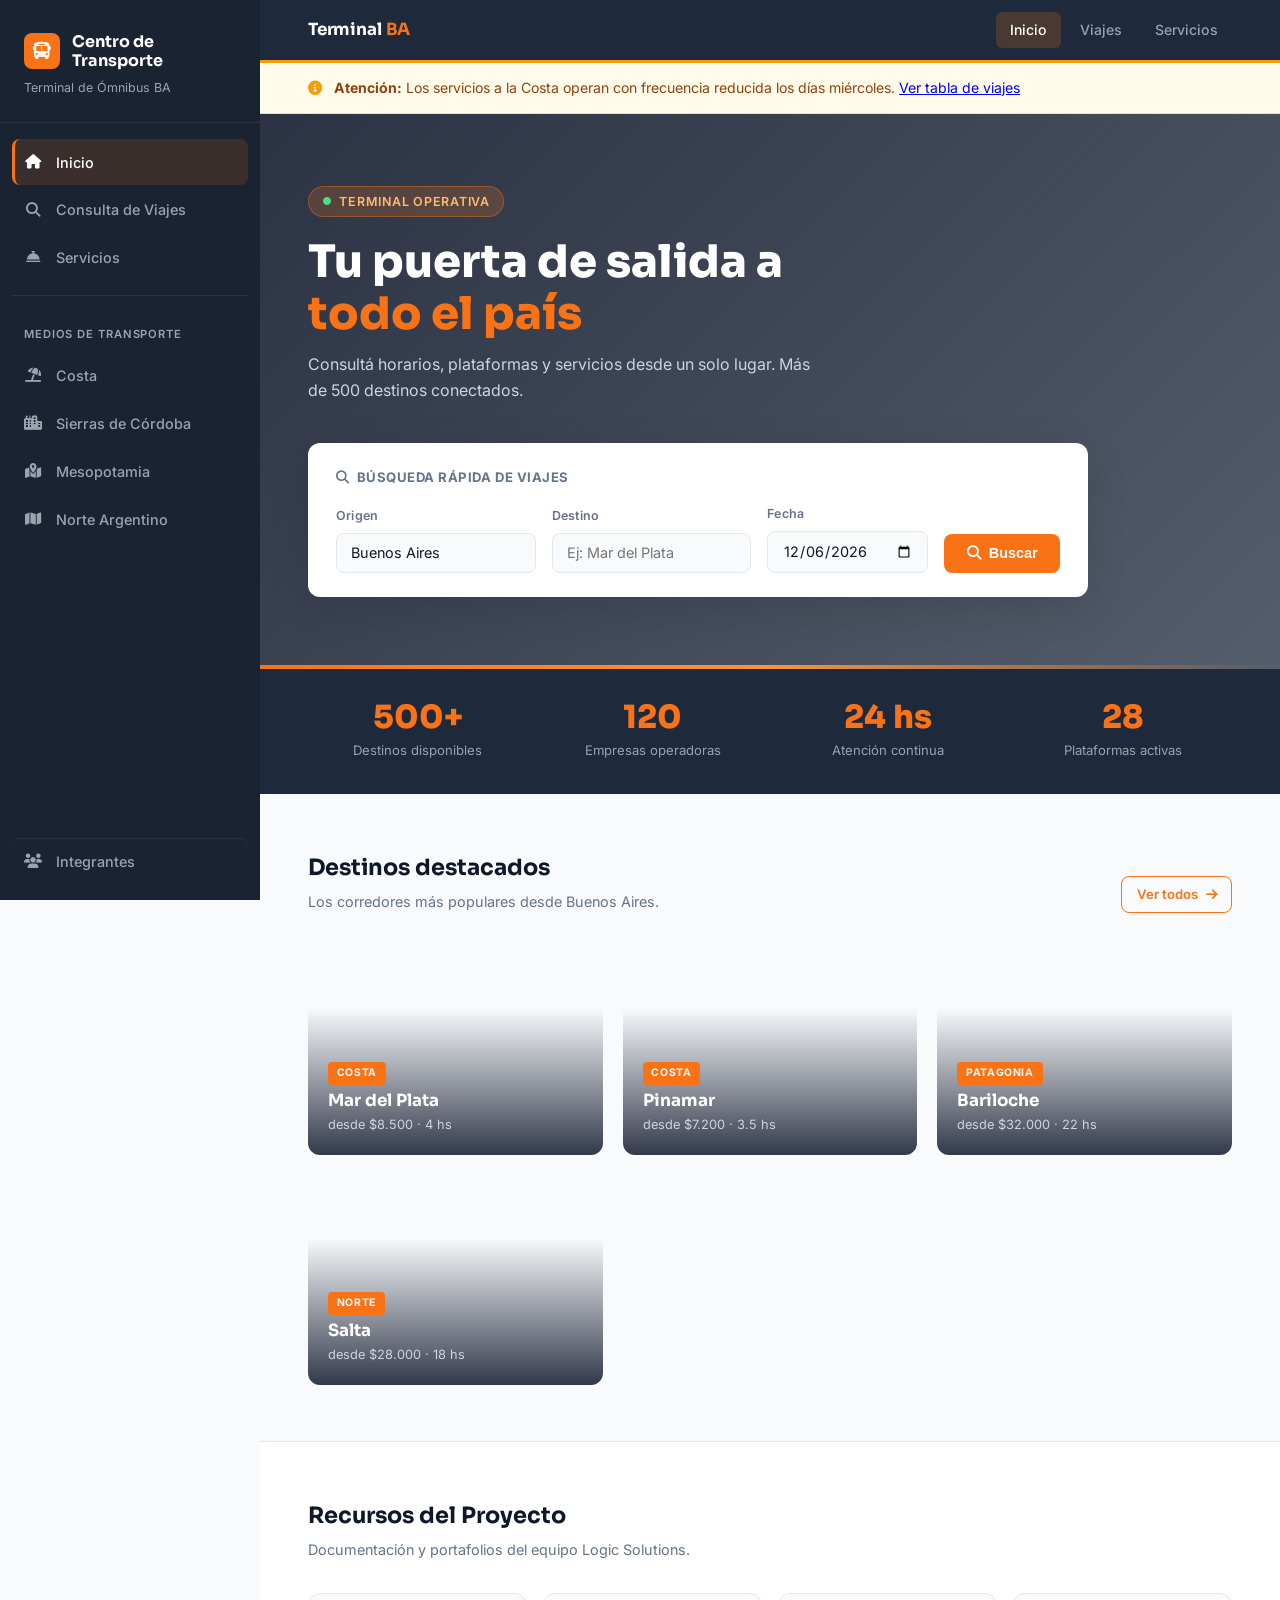
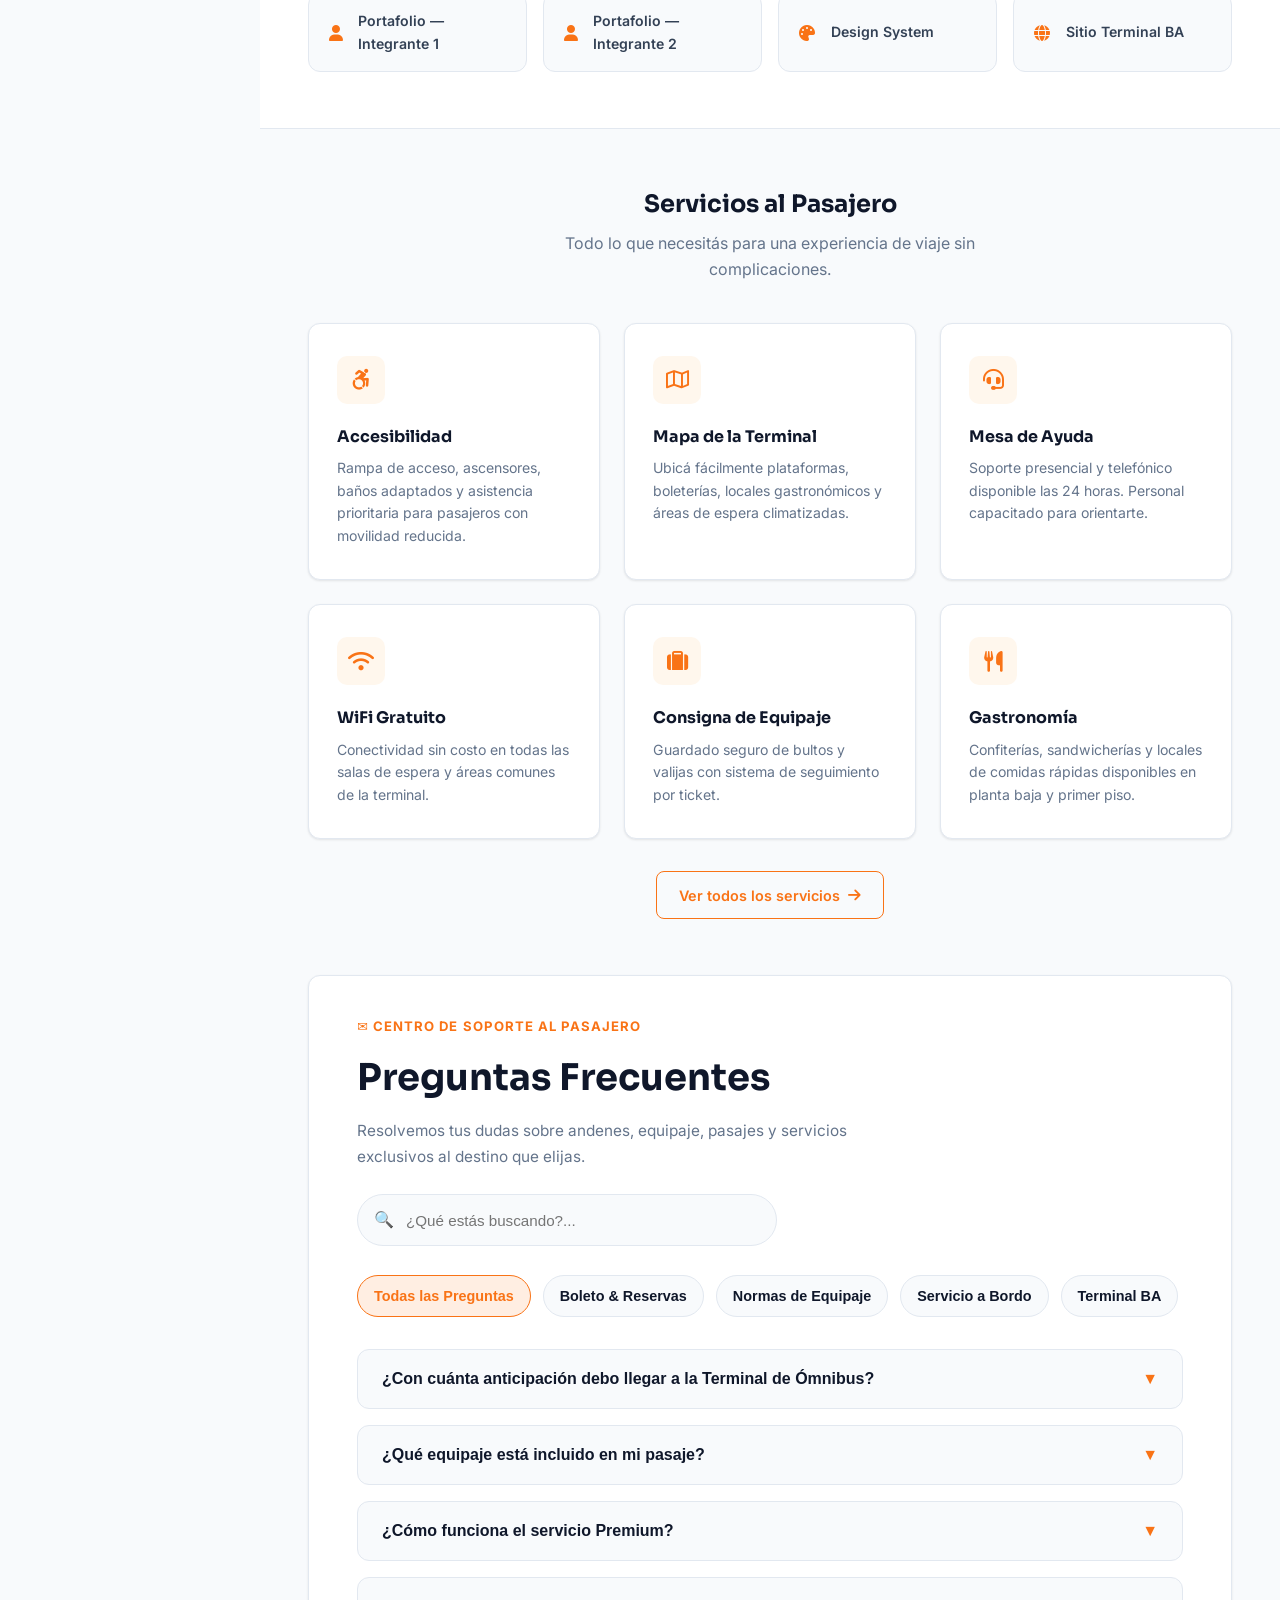
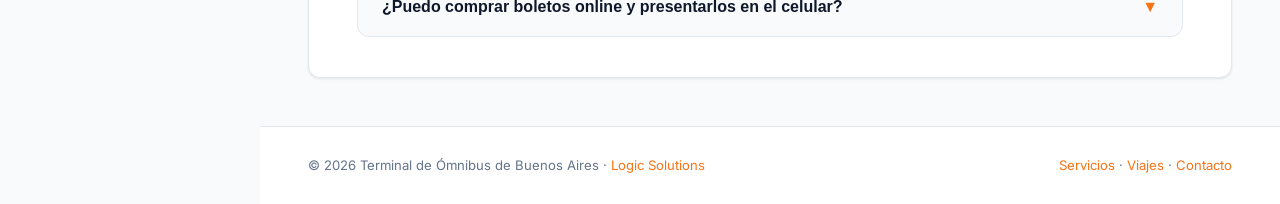
==== commit f3ec6ff3: "corrección de icono" ====
--- a/index.html
+++ b/index.html
@@ -27,7 +27,7 @@
             <span class="nav-section-label">Medios de Transporte</span>
             <a href="https://trodriguez0123.github.io/Proyecto_final_individual/" target="_blank"><i class="fa-solid fa-umbrella-beach"></i> Costa</a>
             <a href="https://nmilagros.github.io/Proyecto_consultora_cordoba/" target="_blank"><i class="fa-solid fa-city"></i> Sierras de Córdoba</a>
-            <a href="https://agusreyy11.github.io/misionestranss/" target="_blank"><i class="fa-solid fa-island-tropical"></i> Mesopotamia</a>
+            <a href="https://agusreyy11.github.io/misionestranss/" target="_blank"><i class="fa-solid fa-map-location-dot"></i> Mesopotamia</a>
             <a href="https://facundovogel.github.io/ProyectoTransporteNorte/"><i class="fa-solid fa-map"></i> Norte Argentino</a>
             <a href="integrantes.html" class="sidebar-nav-bottom"><i class="fa-solid fa-users"></i> Integrantes</a>
         </nav>
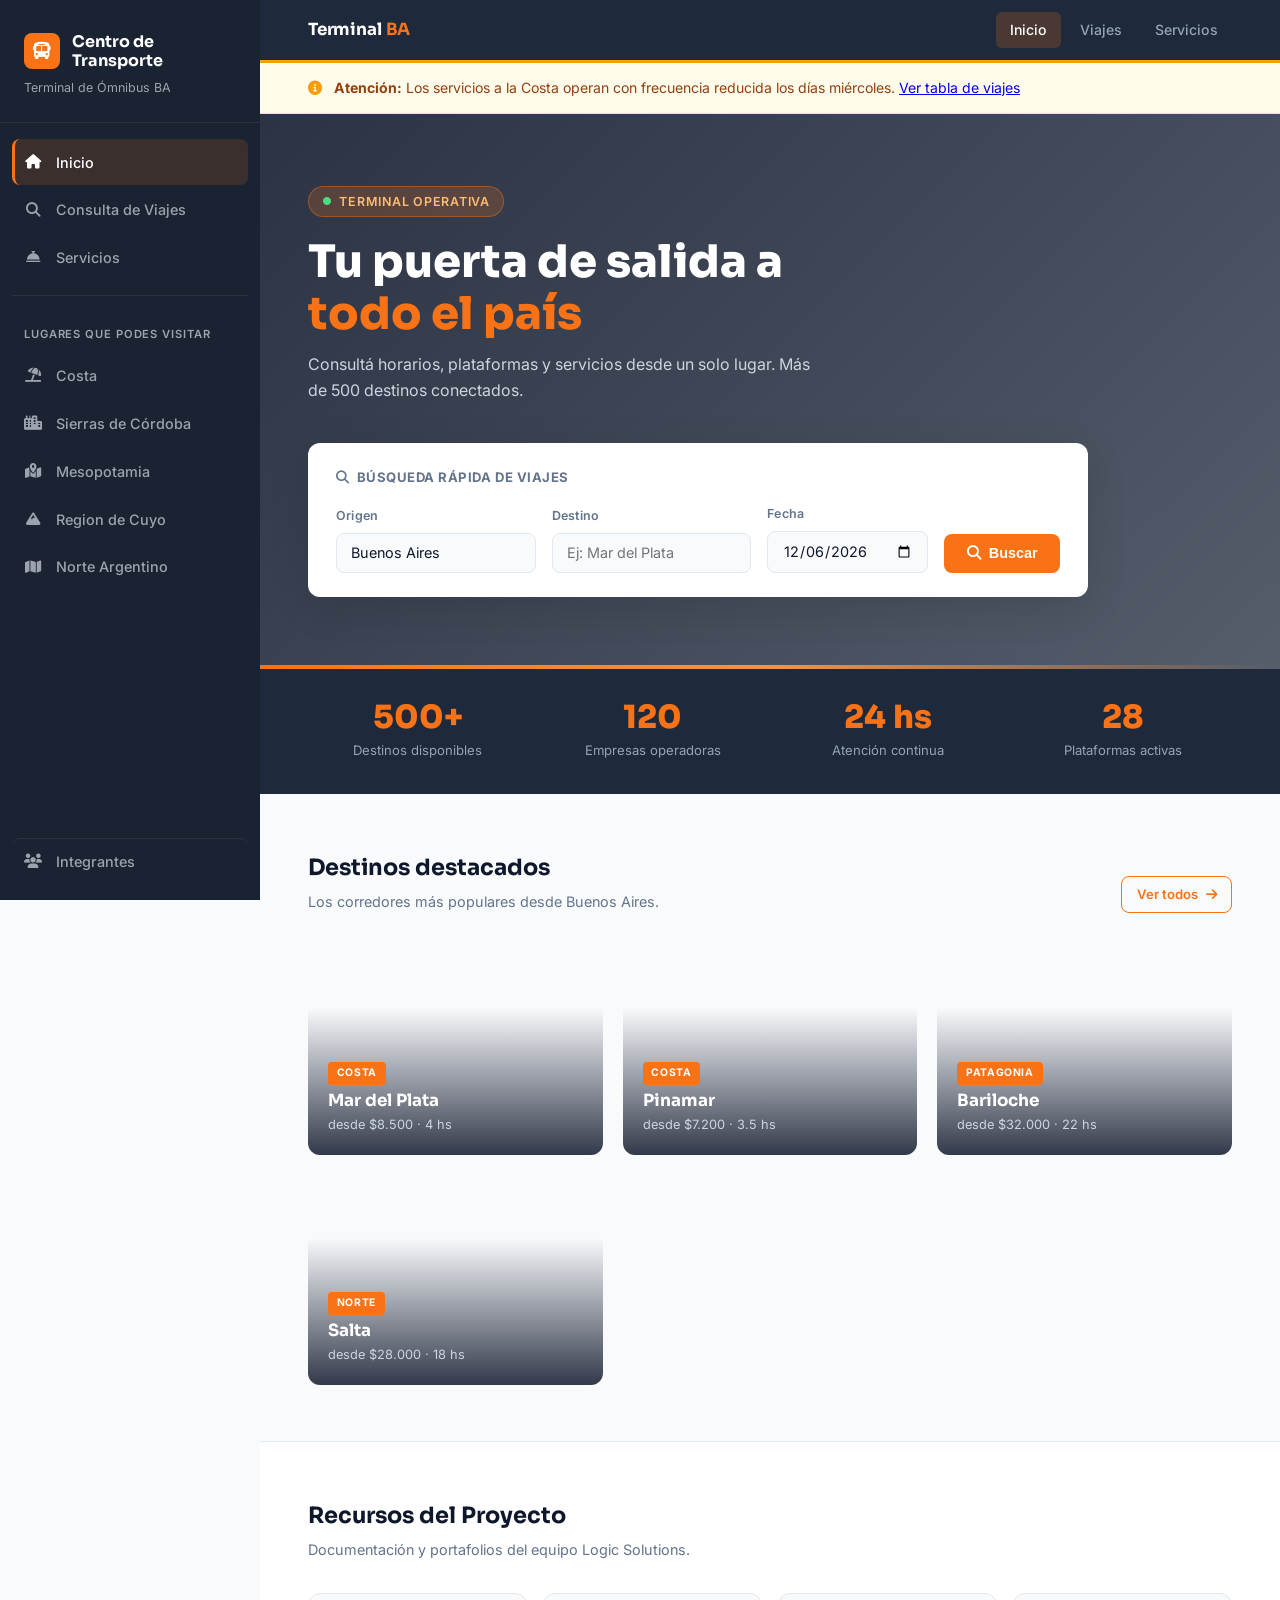
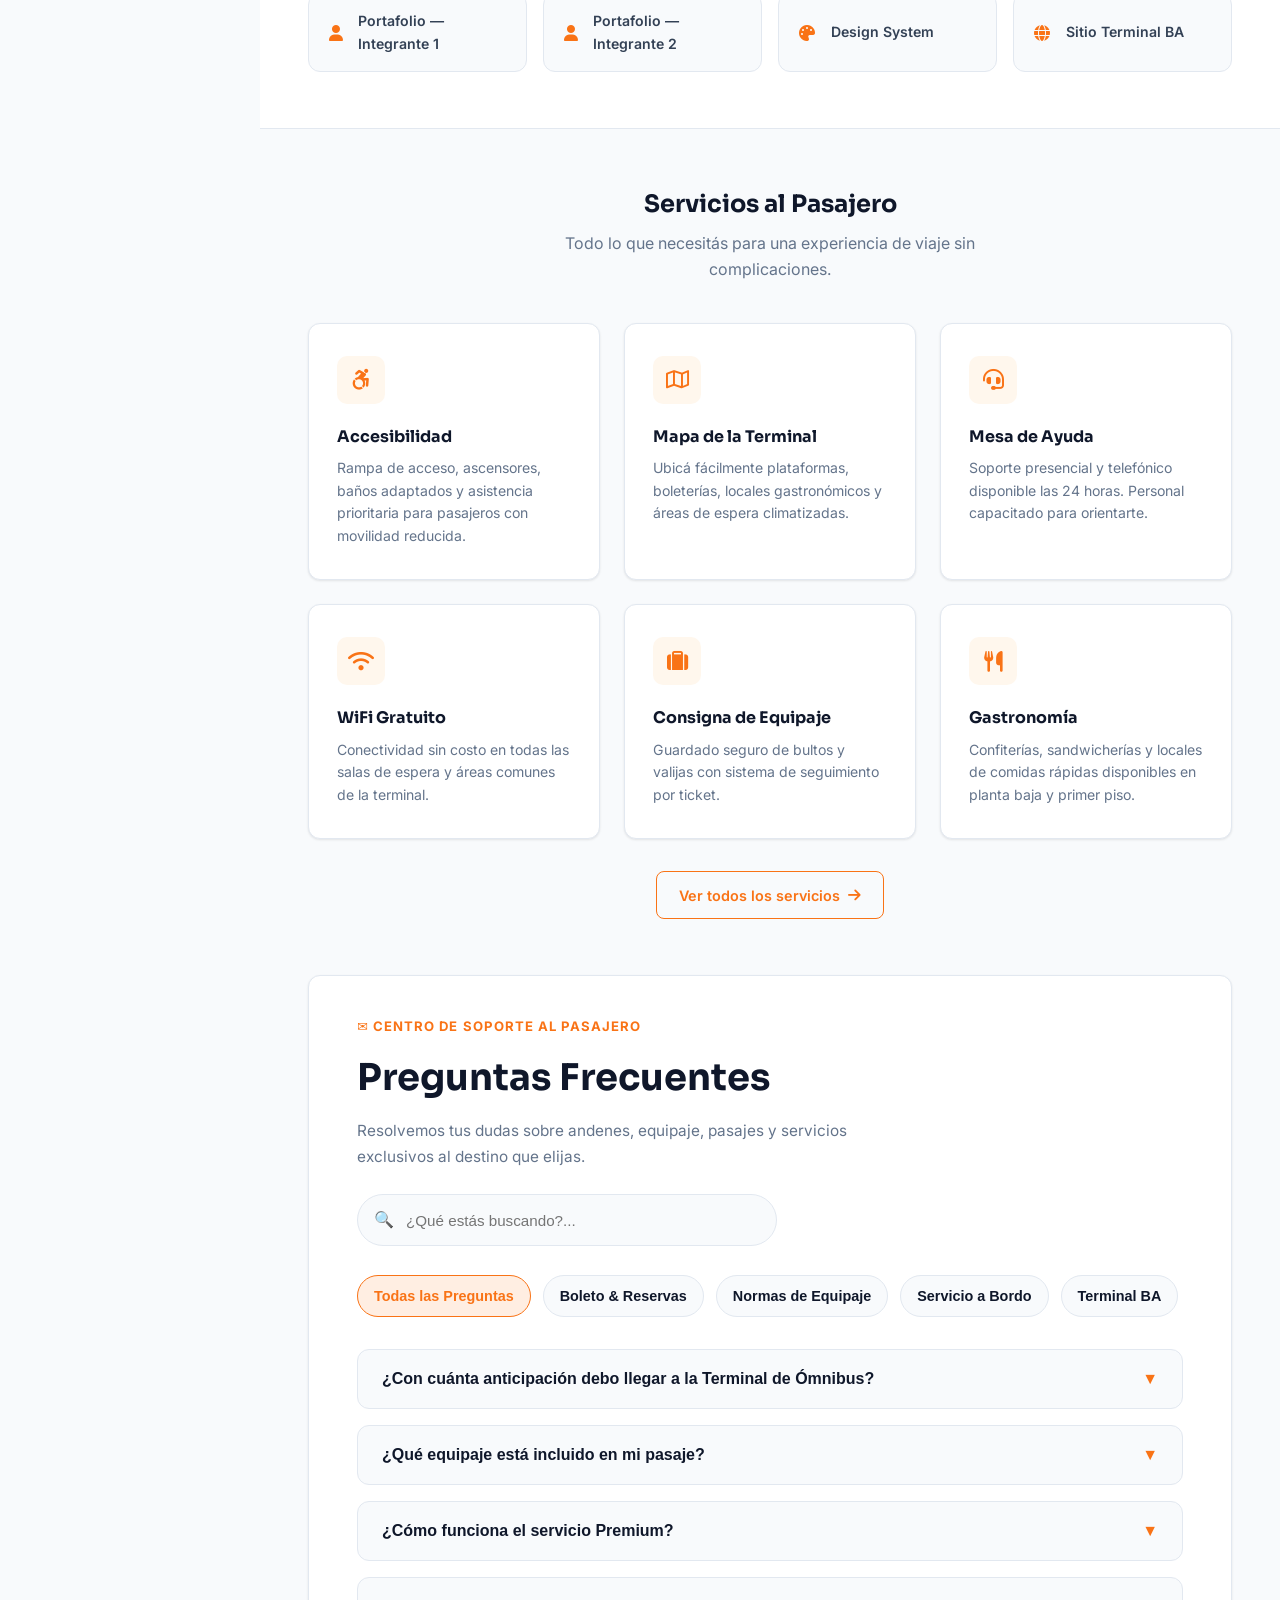
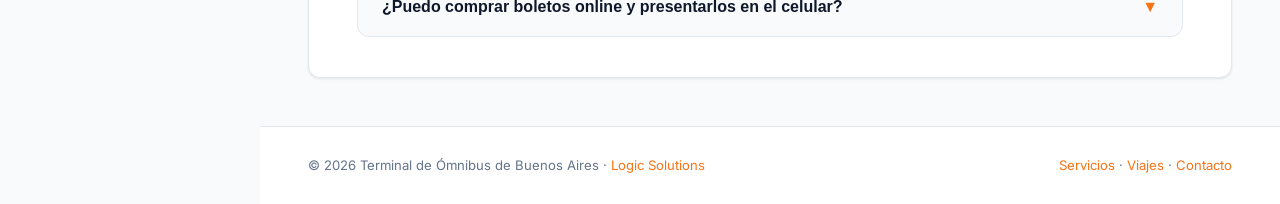
==== commit f2548d23: "Arreglos de links en las paginas" ====
--- a/index.html
+++ b/index.html
@@ -24,10 +24,11 @@
             <a href="viajes.html"><i class="fa-solid fa-magnifying-glass"></i> Consulta de Viajes</a>
             <a href="servicios.html"><i class="fa-solid fa-bell-concierge"></i> Servicios</a>
             <hr>
-            <span class="nav-section-label">Medios de Transporte</span>
+            <span class="nav-section-label">Lugares que podes visitar</span>
             <a href="https://trodriguez0123.github.io/Proyecto_final_individual/" target="_blank"><i class="fa-solid fa-umbrella-beach"></i> Costa</a>
             <a href="https://nmilagros.github.io/Proyecto_consultora_cordoba/" target="_blank"><i class="fa-solid fa-city"></i> Sierras de Córdoba</a>
             <a href="https://agusreyy11.github.io/misionestranss/" target="_blank"><i class="fa-solid fa-map-location-dot"></i> Mesopotamia</a>
+            <a href="https://github.com/candelacarrizocuade/Trabajo-final-Via-Cuyo.git" target="_blank"><i class="fa-solid fa-mountain"></i> Region de Cuyo</a>
             <a href="https://facundovogel.github.io/ProyectoTransporteNorte/"><i class="fa-solid fa-map"></i> Norte Argentino</a>
             <a href="integrantes.html" class="sidebar-nav-bottom"><i class="fa-solid fa-users"></i> Integrantes</a>
         </nav>
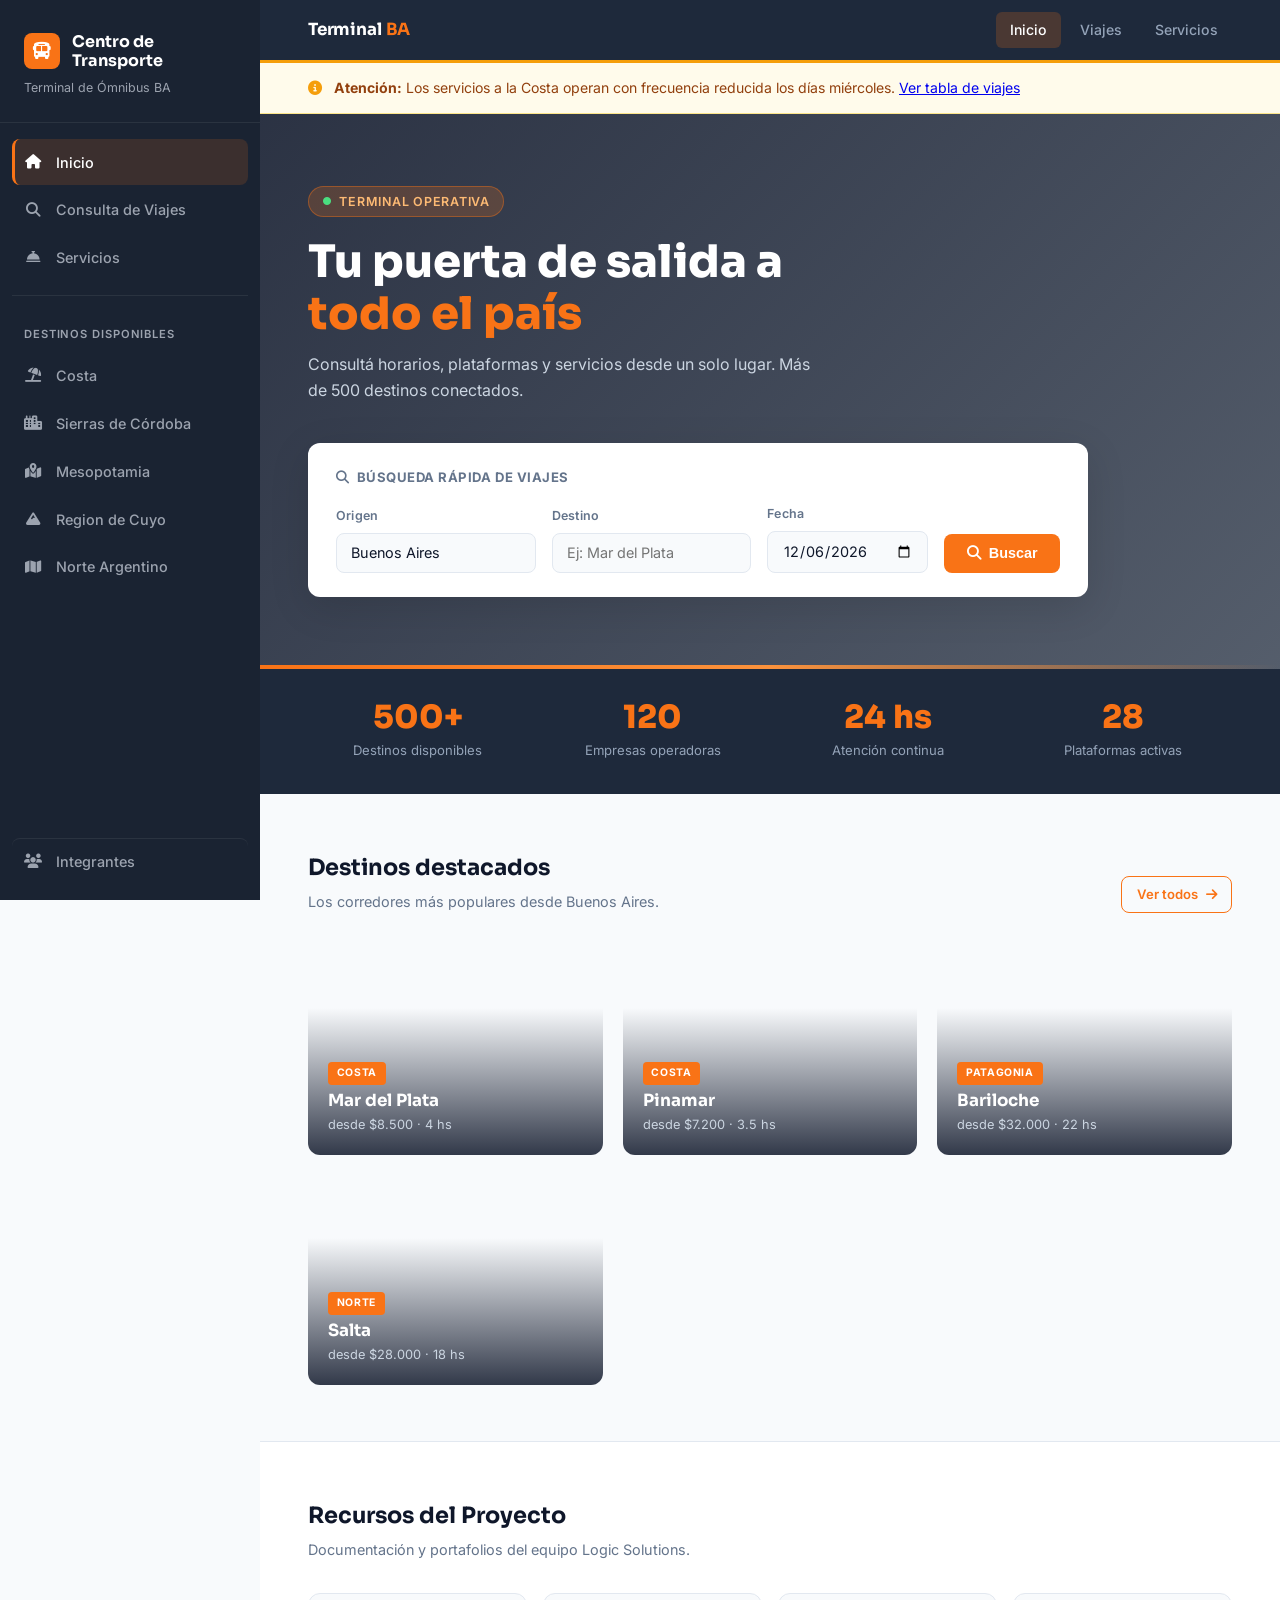
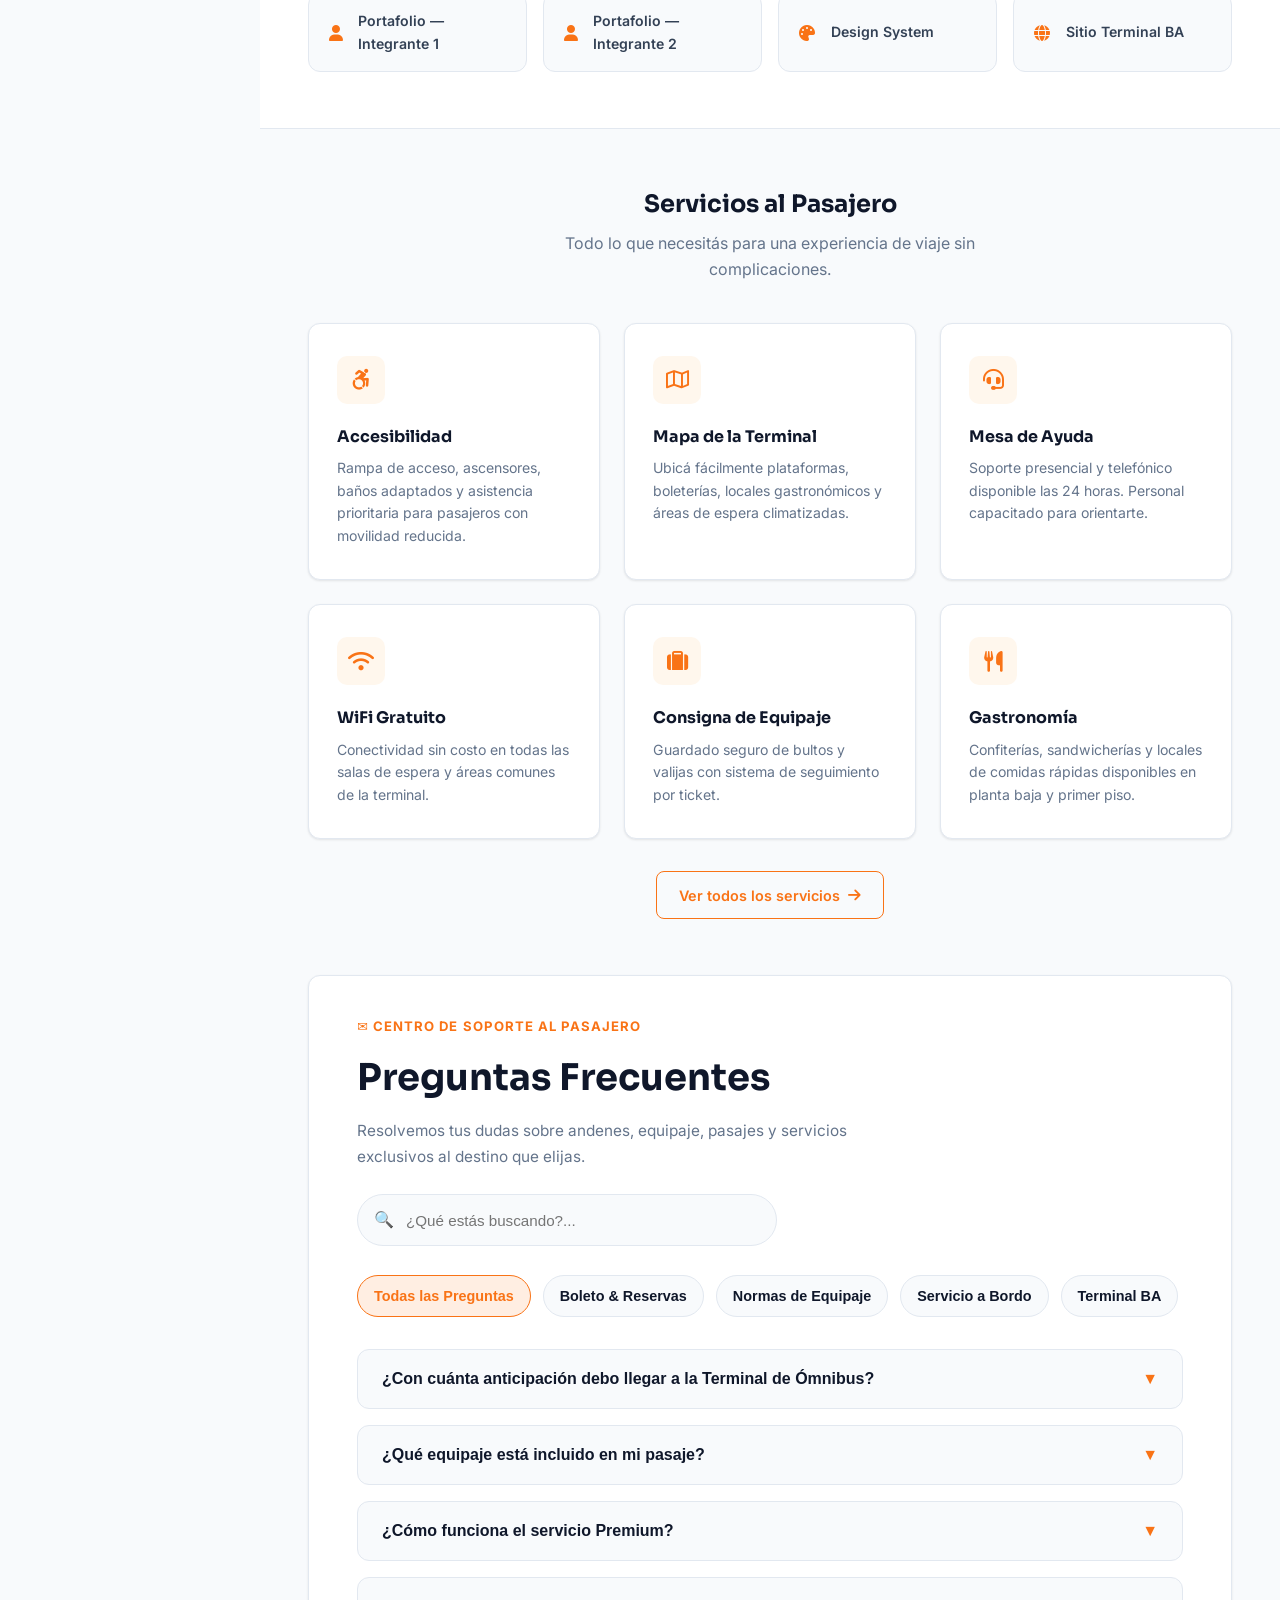
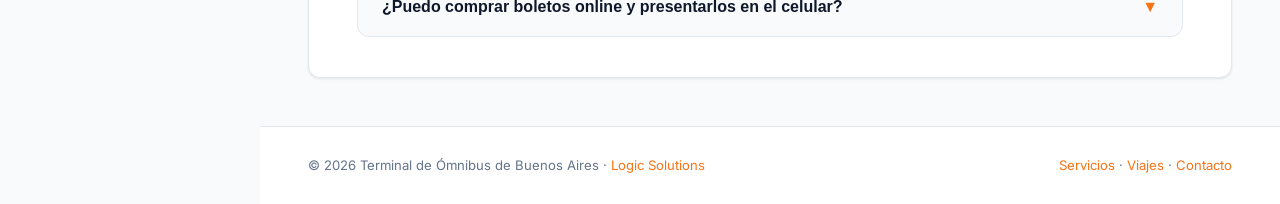
==== commit b158bc0f: "Link de facu arreglos" ====
--- a/index.html
+++ b/index.html
@@ -24,12 +24,12 @@
             <a href="viajes.html"><i class="fa-solid fa-magnifying-glass"></i> Consulta de Viajes</a>
             <a href="servicios.html"><i class="fa-solid fa-bell-concierge"></i> Servicios</a>
             <hr>
-            <span class="nav-section-label">Lugares que podes visitar</span>
+            <span class="nav-section-label">Destinos disponibles</span>
             <a href="https://trodriguez0123.github.io/Proyecto_final_individual/" target="_blank"><i class="fa-solid fa-umbrella-beach"></i> Costa</a>
             <a href="https://nmilagros.github.io/Proyecto_consultora_cordoba/" target="_blank"><i class="fa-solid fa-city"></i> Sierras de Córdoba</a>
             <a href="https://agusreyy11.github.io/misionestranss/" target="_blank"><i class="fa-solid fa-map-location-dot"></i> Mesopotamia</a>
             <a href="https://github.com/candelacarrizocuade/Trabajo-final-Via-Cuyo.git" target="_blank"><i class="fa-solid fa-mountain"></i> Region de Cuyo</a>
-            <a href="https://facundovogel.github.io/ProyectoTransporteNorte/"><i class="fa-solid fa-map"></i> Norte Argentino</a>
+            <a href="https://facundovogel.github.io/ProyectoTransporteNorte/" target="_blank"><i class="fa-solid fa-map"></i> Norte Argentino</a>
             <a href="integrantes.html" class="sidebar-nav-bottom"><i class="fa-solid fa-users"></i> Integrantes</a>
         </nav>
     </aside>
